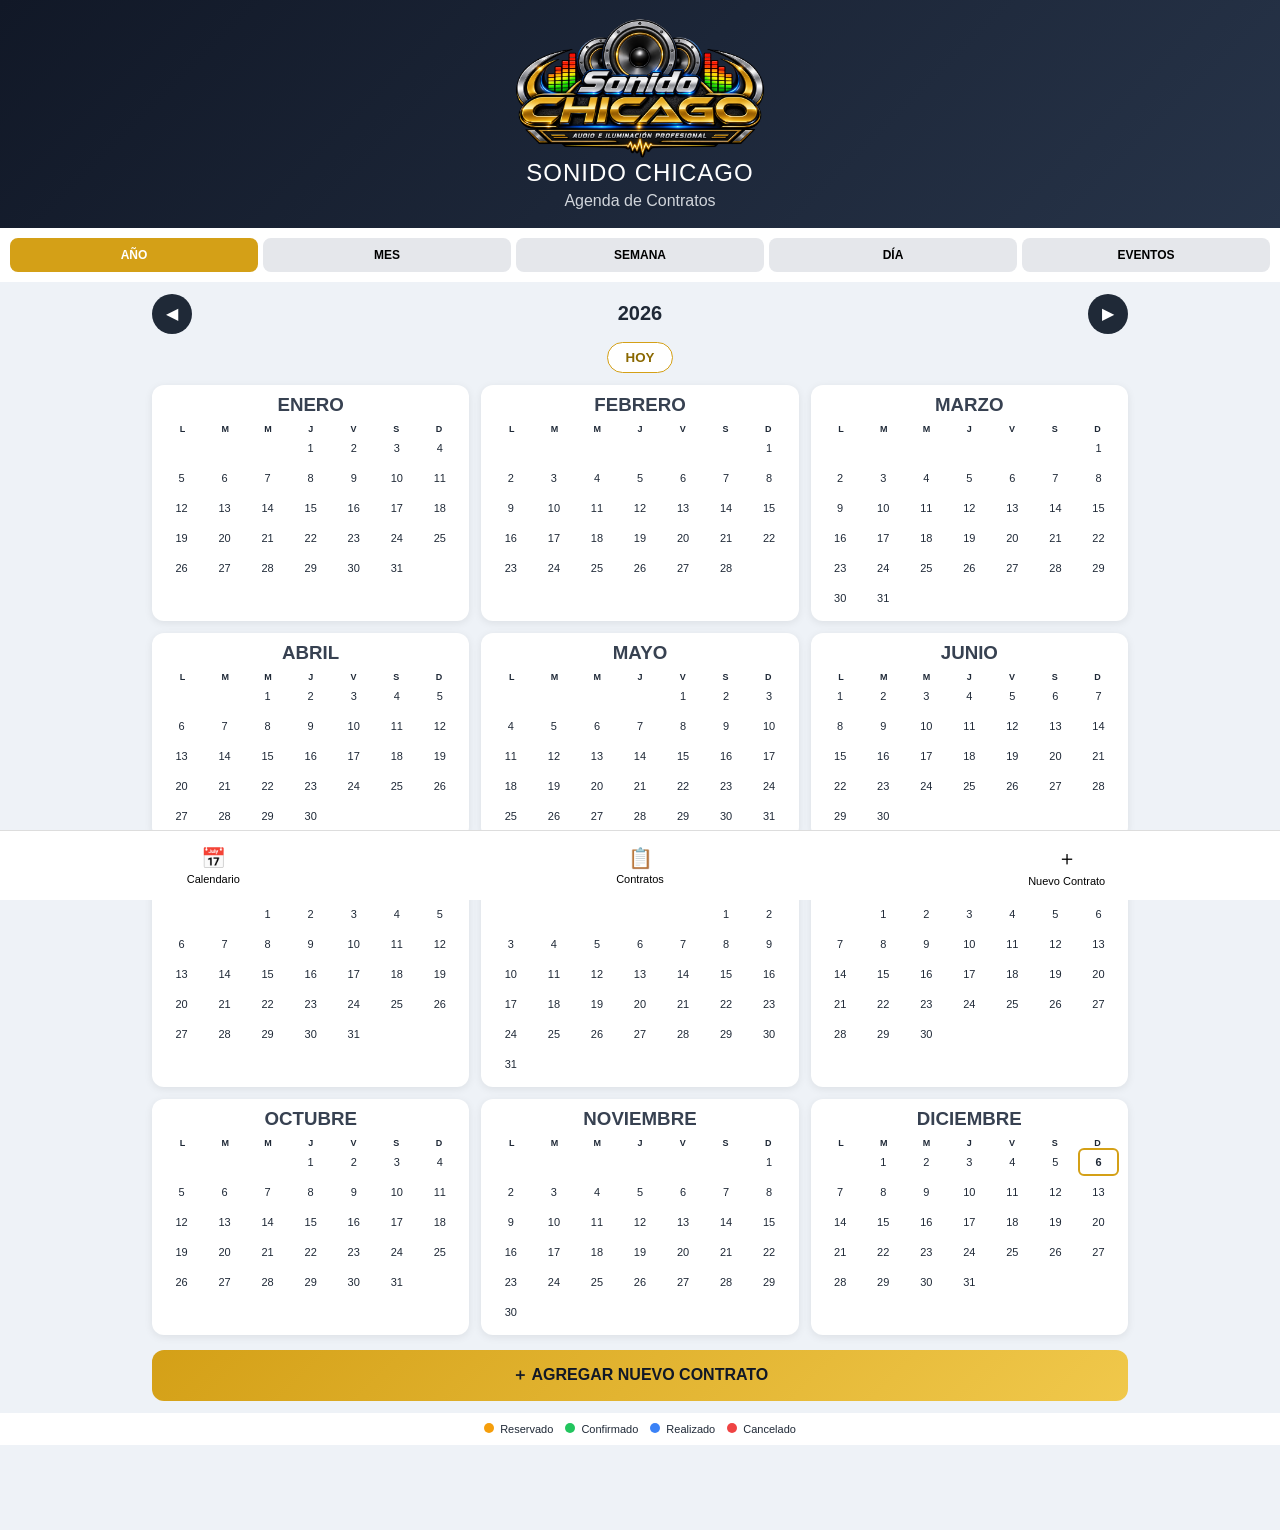
==== index.html @ db79db37 "Add files via upload" ====
<!DOCTYPE html>
<html lang="es">

<head>

    <link rel="icon" type="image/png" href="icon-192.png">

    <meta charset="UTF-8">

    <meta name="viewport"
          content="width=device-width, initial-scale=1.0">

    <meta name="theme-color"
          content="#111827">

    <link rel="manifest"
          href="manifest.json">

    <title>Sonido Chicago - Agenda</title>

    <link rel="stylesheet"
          href="estilos.css">

</head>


<body>


<!-- =========================================
     ENCABEZADO
     ========================================= -->

<header>

    <img src="logo.png"
         alt="Sonido Chicago">

    <h1>SONIDO CHICAGO</h1>

    <p>Agenda de Contratos</p>

</header>



<!-- =========================================
     NAVEGACIÓN DE CALENDARIO
     ========================================= -->

<div class="barra-vistas">

    <button class="vista-btn activo"
            data-vista="año">
        AÑO
    </button>

    <button class="vista-btn"
            data-vista="mes">
        MES
    </button>

    <button class="vista-btn"
            data-vista="semana">
        SEMANA
    </button>

    <button class="vista-btn"
            data-vista="dia">
        DÍA
    </button>

    <button class="vista-btn"
            data-vista="eventos">
        EVENTOS
    </button>

</div>



<!-- =========================================
     CONTENIDO PRINCIPAL
     ========================================= -->

<main>


    <!-- CABECERA CALENDARIO -->

    <div class="navegacion-fecha">

        <button id="anterior">
            ◀
        </button>

        <h2 id="tituloCalendario"></h2>

        <button id="siguiente">
            ▶
        </button>

    </div>


    <!-- BOTÓN HOY -->

    <button id="btnHoy"
            class="btn-hoy">

        HOY

    </button>


    <!-- =====================================
         VISTA AÑO
         ===================================== -->

    <section id="vistaAño">

        <div id="calendarioAnual"
             class="calendario-anual">
        </div>

    </section>



    <!-- =====================================
         VISTA MES
         ===================================== -->

    <section id="vistaMes"
             class="oculto">

        <div id="calendarioMes"></div>

    </section>



    <!-- =====================================
         VISTA SEMANA
         ===================================== -->

    <section id="vistaSemana"
             class="oculto">

        <div id="calendarioSemana"></div>

    </section>



    <!-- =====================================
         VISTA DÍA
         ===================================== -->

    <section id="vistaDia"
             class="oculto">

        <div id="calendarioDia"></div>

    </section>



    <!-- =====================================
         VISTA EVENTOS
         ===================================== -->

    <section id="vistaEventos"
             class="oculto">

        <div id="listaContratos"></div>

    </section>



    <!-- NUEVO CONTRATO -->

    <button id="nuevoContrato"
            class="btn-principal">

        ＋ AGREGAR NUEVO CONTRATO

    </button>


</main>



<!-- =========================================
     LEYENDA
     ========================================= -->

<div class="leyenda">

    <div>
        <span class="punto reservado"></span>
        Reservado
    </div>

    <div>
        <span class="punto confirmado"></span>
        Confirmado
    </div>

    <div>
        <span class="punto realizado"></span>
        Realizado
    </div>

    <div>
        <span class="punto cancelado"></span>
        Cancelado
    </div>

</div>



<!-- =========================================
     MENÚ INFERIOR
     ========================================= -->

<nav>

    <button id="btnCalendario">
        📅
        <span>Calendario</span>
    </button>

    <button id="btnContratos">
        📋
        <span>Contratos</span>
    </button>

    <button id="btnNuevo">
        ＋
        <span>Nuevo Contrato</span>
    </button>

</nav>



<!-- =========================================
     VENTANA FORMULARIO
     ========================================= -->

<div id="ventanaContrato"
     class="modal">

    <div class="formulario">


        <div class="titulo-formulario">

            <h2 id="tituloFormulario">
                📝 Nuevo Evento
            </h2>

            <button id="cerrarFormulario"
                    class="cerrar"
                    type="button">
                ✕
            </button>

        </div>


        <!-- CLIENTE -->

        <label for="cliente">
            Cliente
        </label>

        <input type="text"
               id="cliente"
               placeholder="Opcional">


        <!-- TELÉFONO -->

        <label for="telefono">
            Teléfono
        </label>

        <input type="tel"
               id="telefono"
               placeholder="Opcional">


        <!-- FECHA -->

        <label for="fechaContrato">
            Fecha
        </label>

        <input type="date"
               id="fechaContrato">


        <!-- HORA -->

        <label for="horaContrato">
            Hora
        </label>

        <input type="time"
               id="horaContrato">


        <!-- TIPO -->

        <label for="tipoEvento">
            Tipo de evento
        </label>

        <select id="tipoEvento">

            <option value="">
                Sin especificar
            </option>

            <option>Matrimonio</option>

            <option>15 años</option>

            <option>Cumpleaños</option>

            <option>Graduación</option>

            <option>Bautizo</option>

            <option>Evento empresarial</option>

            <option>Fiesta Patronal</option>

            <option>Otro</option>

        </select>


        <!-- ESTADO -->

        <label for="estado">
            Estado
        </label>

        <select id="estado">

            <option value="reservado">
                🟡 Reservado
            </option>

            <option value="confirmado">
                🟢 Confirmado
            </option>

            <option value="realizado">
                🔵 Realizado
            </option>

            <option value="cancelado">
                🔴 Cancelado
            </option>

        </select>


        <!-- LUGAR -->

        <label for="lugar">
            Lugar
        </label>

        <input type="text"
               id="lugar"
               placeholder="Puede quedar vacío">


        <!-- DIRECCIÓN -->

        <label for="direccion">
            Dirección
        </label>

        <input type="text"
               id="direccion"
               placeholder="Puede quedar vacío">


        <!-- SERVICIO -->

        <label for="servicio">
            Servicio
        </label>

        <input type="text"
               id="servicio"
               placeholder="Ej: Amplificación + luces">


        <!-- PRECIO -->

        <label for="precio">
            Precio total (Bs.)
        </label>

        <input type="number"
               id="precio"
               min="0"
               step="0.01"
               placeholder="Opcional">


        <!-- ADELANTO -->

        <label for="adelanto">
            Adelanto (Bs.)
        </label>

        <input type="number"
               id="adelanto"
               min="0"
               step="0.01"
               placeholder="Opcional">


        <!-- OBSERVACIONES -->

        <label for="observaciones">
            Observaciones
        </label>

        <textarea id="observaciones"
                  placeholder="Opcional"></textarea>


        <!-- FOTO -->

        <label for="fotoContrato">
            📎 Foto del contrato
            <small>(Opcional)</small>
        </label>

        <input type="file"
               id="fotoContrato"
               accept="image/*">


        <img id="vistaPrevia"
             class="vista-previa"
             alt="Vista previa del contrato"
             style="display: none;">


        <!-- BOTONES -->

        <div class="botones-formulario">

            <button id="guardarContrato"
                    class="btn-guardar"
                    type="button">

                💾 GUARDAR

            </button>

            <button id="cancelarFormulario"
                    class="btn-cancelar"
                    type="button">

                CANCELAR

            </button>

        </div>


    </div>

</div>



<!-- =========================================
     VENTANA DETALLE
     ========================================= -->

<div id="ventanaDetalle"
     class="modal">

    <div class="detalle">

        <div class="titulo-formulario">

            <h2>📋 Evento</h2>

            <button id="cerrarDetalle"
                    class="cerrar"
                    type="button">

                ✕

            </button>

        </div>


        <div id="contenidoDetalle"></div>


        <div class="botones-detalle">

            <button id="editarDesdeDetalle"
                    class="btn-editar"
                    type="button">

                ✏️ EDITAR

            </button>

            <button id="eliminarDesdeDetalle"
                    class="btn-eliminar"
                    type="button">

                🗑️ ELIMINAR

            </button>

        </div>


        <div class="botones-extra">

            <button id="whatsappBtn"
                    type="button">

                📱 WhatsApp

            </button>

            <button id="mapsBtn"
                    type="button">

                🗺️ Maps

            </button>

        </div>


    </div>

</div>



<script src="app.js"></script>

</body>

</html>
---- estilos.css ----
/* =========================================
   CONFIGURACIÓN GENERAL
   ========================================= */
@font-face {
    font-family: "Ethnocentric";
    src: url("fuentes/ethnocentric\ rg.ttf") format("truetype");
    font-weight: normal;
    font-style: normal;
}
* {
    box-sizing: border-box;
    margin: 0;
    padding: 0;
}


body {

    font-family:
        Arial,
        Helvetica,
        sans-serif;

    background:
        #eef2f7;

    color:
        #1f2937;

    padding-bottom:
        85px;

}


/* =========================================
   ENCABEZADO
   ========================================= */

header {

    background:
        linear-gradient(
            135deg,
            #111827,
            #273449
        );

    color:
        white;

    text-align:
        center;

    padding:
        18px 10px;

}


header img {
    width: 250px;
    max-width: 70%;
    height: auto;
    display: block;
    margin: auto;

    opacity: 1;
    filter: none;
}


header h1 {
    font-family: "Ethnocentric", sans-serif;
    font-size: 24px;
    font-weight: normal;
    letter-spacing: 1px;

    /* Evita efectos que puedan engrosar la letra */
    text-shadow: none;
    -webkit-text-stroke: 0;
}


header p {

    color:
        #d1d5db;

    margin-top:
        5px;

}


/* =========================================
   BOTONES DE VISTA
   ========================================= */

.barra-vistas {

    display:
        flex;

    gap:
        5px;

    padding:
        10px;

    background:
        white;

    overflow-x:
        auto;

}


.vista-btn {

    flex:
        1;

    min-width:
        70px;

    padding:
        10px 5px;

    border:
        none;

    border-radius:
        8px;

    background:
        #e5e7eb;

    font-size:
        12px;

    font-weight:
        bold;

}


.vista-btn.activo {

    background:
        #d4a017;

    color:
        white;

}


/* =========================================
   CONTENIDO
   ========================================= */

main {

    width:
        100%;

    max-width:
        1000px;

    margin:
        auto;

    padding:
        12px;

}


/* =========================================
   NAVEGACIÓN FECHA
   ========================================= */

.navegacion-fecha {

    display:
        flex;

    align-items:
        center;

    justify-content:
        space-between;

    margin-bottom:
        8px;

}


.navegacion-fecha h2 {

    font-size:
        20px;

    text-align:
        center;

}


.navegacion-fecha button {

    width:
        40px;

    height:
        40px;

    border:
        none;

    border-radius:
        50%;

    background:
        #1f2937;

    color:
        white;

    font-size:
        16px;

}


.btn-hoy {

    display:
        block;

    margin:
        0 auto 12px auto;

    border:
        1px solid #d4a017;

    background:
        white;

    color:
        #8a6800;

    border-radius:
        20px;

    padding:
        7px 18px;

    font-weight:
        bold;

}


/* =========================================
   CALENDARIO ANUAL
   ========================================= */

.calendario-anual {

    display:
        grid;

    grid-template-columns:
        repeat(3, 1fr);

    gap:
        12px;

}


.mes {

    background:
        white;

    border-radius:
        12px;

    padding:
        9px;

    box-shadow:
        0 2px 8px rgba(0,0,0,.08);

}


.mes h3 {

    text-align:
        center;

    margin-bottom:
        8px;

    color:
        #374151;

}


.dias-semana {

    display:
        grid;

    grid-template-columns:
        repeat(7, 1fr);

    text-align:
        center;

    font-size:
        9px;

    font-weight:
        bold;

}


.dias-mes {

    display:
        grid;

    grid-template-columns:
        repeat(7, 1fr);

    gap:
        2px;

}


.dia {

    min-height:
        28px;

    display:
        flex;

    justify-content:
        center;

    align-items:
        center;

    border-radius:
        6px;

    cursor:
        pointer;

    font-size:
        11px;

    position:
        relative;

}


.dia:hover {

    background:
        #f1f5f9;

}


.dia.hoy {

    border:
        2px solid #d4a017;

    font-weight:
        bold;

}


/* =========================================
   COLORES DE ESTADOS
   ========================================= */

.dia.reservado {

    background:
        #fef3c7;

    color:
        #92400e;

}


.dia.confirmado {

    background:
        #dcfce7;

    color:
        #166534;

}


.dia.realizado {

    background:
        #dbeafe;

    color:
        #1e40af;

}


.dia.cancelado {

    background:
        #fee2e2;

    color:
        #991b1b;

}


/* =========================================
   LEYENDA
   ========================================= */

.leyenda {

    display:
        flex;

    justify-content:
        center;

    flex-wrap:
        wrap;

    gap:
        12px;

    background:
        white;

    padding:
        10px;

    font-size:
        11px;

}


.punto {

    display:
        inline-block;

    width:
        10px;

    height:
        10px;

    border-radius:
        50%;

    margin-right:
        3px;

}


.punto.reservado {

    background:
        #f59e0b;

}


.punto.confirmado {

    background:
        #22c55e;

}


.punto.realizado {

    background:
        #3b82f6;

}


.punto.cancelado {

    background:
        #ef4444;

}


/* =========================================
   BOTÓN PRINCIPAL
   ========================================= */

.btn-principal {

    width:
        100%;

    margin-top:
        15px;

    padding:
        15px;

    border:
        none;

    border-radius:
        12px;

    background:
        linear-gradient(
            135deg,
            #d4a017,
            #f0c84b
        );

    color:
        #111827;

    font-weight:
        bold;

    font-size:
        16px;

}


/* =========================================
   SEMANA
   ========================================= */

.semana-grid {

    display:
        grid;

    grid-template-columns:
        repeat(7, 1fr);

    gap:
        5px;

}


.columna-dia {

    background:
        white;

    border-radius:
        8px;

    min-height:
        180px;

    padding:
        5px;

}


.columna-dia h3 {

    font-size:
        11px;

    text-align:
        center;

    margin-bottom:
        7px;

}


.evento-mini {

    padding:
        6px;

    border-radius:
        6px;

    margin-bottom:
        5px;

    font-size:
        10px;

    cursor:
        pointer;

}


.evento-mini.reservado {

    background:
        #fef3c7;

}


.evento-mini.confirmado {

    background:
        #dcfce7;

}


.evento-mini.realizado {

    background:
        #dbeafe;

}


.evento-mini.cancelado {

    background:
        #fee2e2;

}


/* =========================================
   VISTA DÍA
   ========================================= */

.dia-grande {

    background:
        white;

    border-radius:
        14px;

    padding:
        15px;

}


.dia-grande h3 {

    text-align:
        center;

    margin-bottom:
        15px;

}


/* =========================================
   TARJETAS EVENTOS
   ========================================= */

.tarjeta-evento {

    background:
        white;

    border-radius:
        14px;

    padding:
        15px;

    margin-bottom:
        12px;

    box-shadow:
        0 2px 8px rgba(0,0,0,.08);

    border-left:
        5px solid #d4a017;

}


.tarjeta-evento.reservado {

    border-left-color:
        #f59e0b;

}


.tarjeta-evento.confirmado {

    border-left-color:
        #22c55e;

}


.tarjeta-evento.realizado {

    border-left-color:
        #3b82f6;

}


.tarjeta-evento.cancelado {

    border-left-color:
        #ef4444;

}


.tarjeta-evento h3 {

    margin-bottom:
        8px;

}


.tarjeta-evento p {

    margin:
        5px 0;

    font-size:
        14px;

}


.estado {

    display:
        inline-block;

    padding:
        4px 9px;

    border-radius:
        20px;

    font-size:
        11px;

    font-weight:
        bold;

}


.estado.reservado {

    background:
        #fef3c7;

    color:
        #92400e;

}


.estado.confirmado {

    background:
        #dcfce7;

    color:
        #166534;

}


.estado.realizado {

    background:
        #dbeafe;

    color:
        #1e40af;

}


.estado.cancelado {

    background:
        #fee2e2;

    color:
        #991b1b;

}


/* =========================================
   MENÚ INFERIOR
   ========================================= */

nav {

    position:
        fixed;

    bottom:
        0;

    left:
        0;

    width:
        100%;

    height:
        70px;

    background:
        white;

    border-top:
        1px solid #ddd;

    display:
        flex;

    z-index:
        100;

}


nav button {

    flex:
        1;

    border:
        none;

    background:
        white;

    font-size:
        20px;

}


nav span {

    display:
        block;

    font-size:
        11px;

    margin-top:
        3px;

}


/* =========================================
   MODAL
   ========================================= */

.modal {

    display:
        none;

    position:
        fixed;

    inset:
        0;

    background:
        rgba(0,0,0,.65);

    z-index:
        200;

    align-items:
        center;

    justify-content:
        center;

    padding:
        12px;

}


.formulario,
.detalle {

    background:
        white;

    width:
        100%;

    max-width:
        480px;

    max-height:
        92vh;

    overflow-y:
        auto;

    border-radius:
        18px;

    padding:
        18px;

}


.titulo-formulario {

    display:
        flex;

    justify-content:
        space-between;

    align-items:
        center;

    margin-bottom:
        12px;

}


.titulo-formulario h2 {

    font-size:
        19px;

}


.cerrar {

    border:
        none;

    background:
        #f3f4f6;

    width:
        35px;

    height:
        35px;

    border-radius:
        50%;

    font-size:
        18px;

}


/* =========================================
   FORMULARIO
   ========================================= */

.formulario label {

    display:
        block;

    margin-top:
        11px;

    margin-bottom:
        5px;

    font-weight:
        bold;

    font-size:
        13px;

}


.formulario small {

    color:
        #6b7280;

}


.formulario input,
.formulario select,
.formulario textarea {

    width:
        100%;

    padding:
        11px;

    border:
        1px solid #d1d5db;

    border-radius:
        9px;

    font-size:
        15px;

    background:
        white;

}


.formulario textarea {

    min-height:
        80px;

    resize:
        vertical;

}


/* =========================================
   FOTO
   ========================================= */

.vista-previa {

    display:
        none;

    max-width:
        100%;

    max-height:
        220px;

    margin:
        10px auto;

    border-radius:
        10px;

}


/* =========================================
   BOTONES FORMULARIO
   ========================================= */

.botones-formulario {

    display:
        flex;

    gap:
        8px;

    margin-top:
        18px;

}


.botones-formulario button {

    flex:
        1;

    padding:
        13px;

    border:
        none;

    border-radius:
        9px;

    font-weight:
        bold;

}


.btn-guardar {

    background:
        #1f2937;

    color:
        white;

}


.btn-cancelar {

    background:
        #e5e7eb;

}


/* =========================================
   DETALLE
   ========================================= */

.detalle-info p {

    margin:
        9px 0;

    font-size:
        14px;

}


.foto-detalle {

    width:
        100%;

    max-height:
        300px;

    object-fit:
        contain;

    margin-top:
        12px;

    border-radius:
        10px;

}


.botones-detalle,
.botones-extra {

    display:
        flex;

    gap:
        8px;

    margin-top:
        15px;

}


.botones-detalle button,
.botones-extra button {

    flex:
        1;

    padding:
        12px;

    border:
        none;

    border-radius:
        9px;

    font-weight:
        bold;

}


.btn-editar {

    background:
        #e5e7eb;

}


.btn-eliminar {

    background:
        #ef4444;

    color:
        white;

}


.botones-extra button {

    background:
        #dbeafe;

}


/* =========================================
   OCULTO
   ========================================= */

.oculto {

    display:
        none !important;

}


/* =========================================
   CELULAR
   ========================================= */

@media (max-width: 600px) {

    .calendario-anual {

        grid-template-columns:
            repeat(2, 1fr);

        gap:
            7px;

    }


    .mes {

        padding:
            6px;

    }


    .mes h3 {

        font-size:
            12px;

    }


    .dia {

        min-height:
            27px;

        font-size:
            10px;

    }


    .semana-grid {

        gap:
            2px;

    }


    .columna-dia {

        min-height:
            150px;

    }

}


@media (max-width: 380px) {

    .calendario-anual {

        grid-template-columns:
            1fr;

    }


    .semana-grid {

        overflow-x:
            auto;

    }


    .columna-dia {

        min-width:
            90px;

    }

}
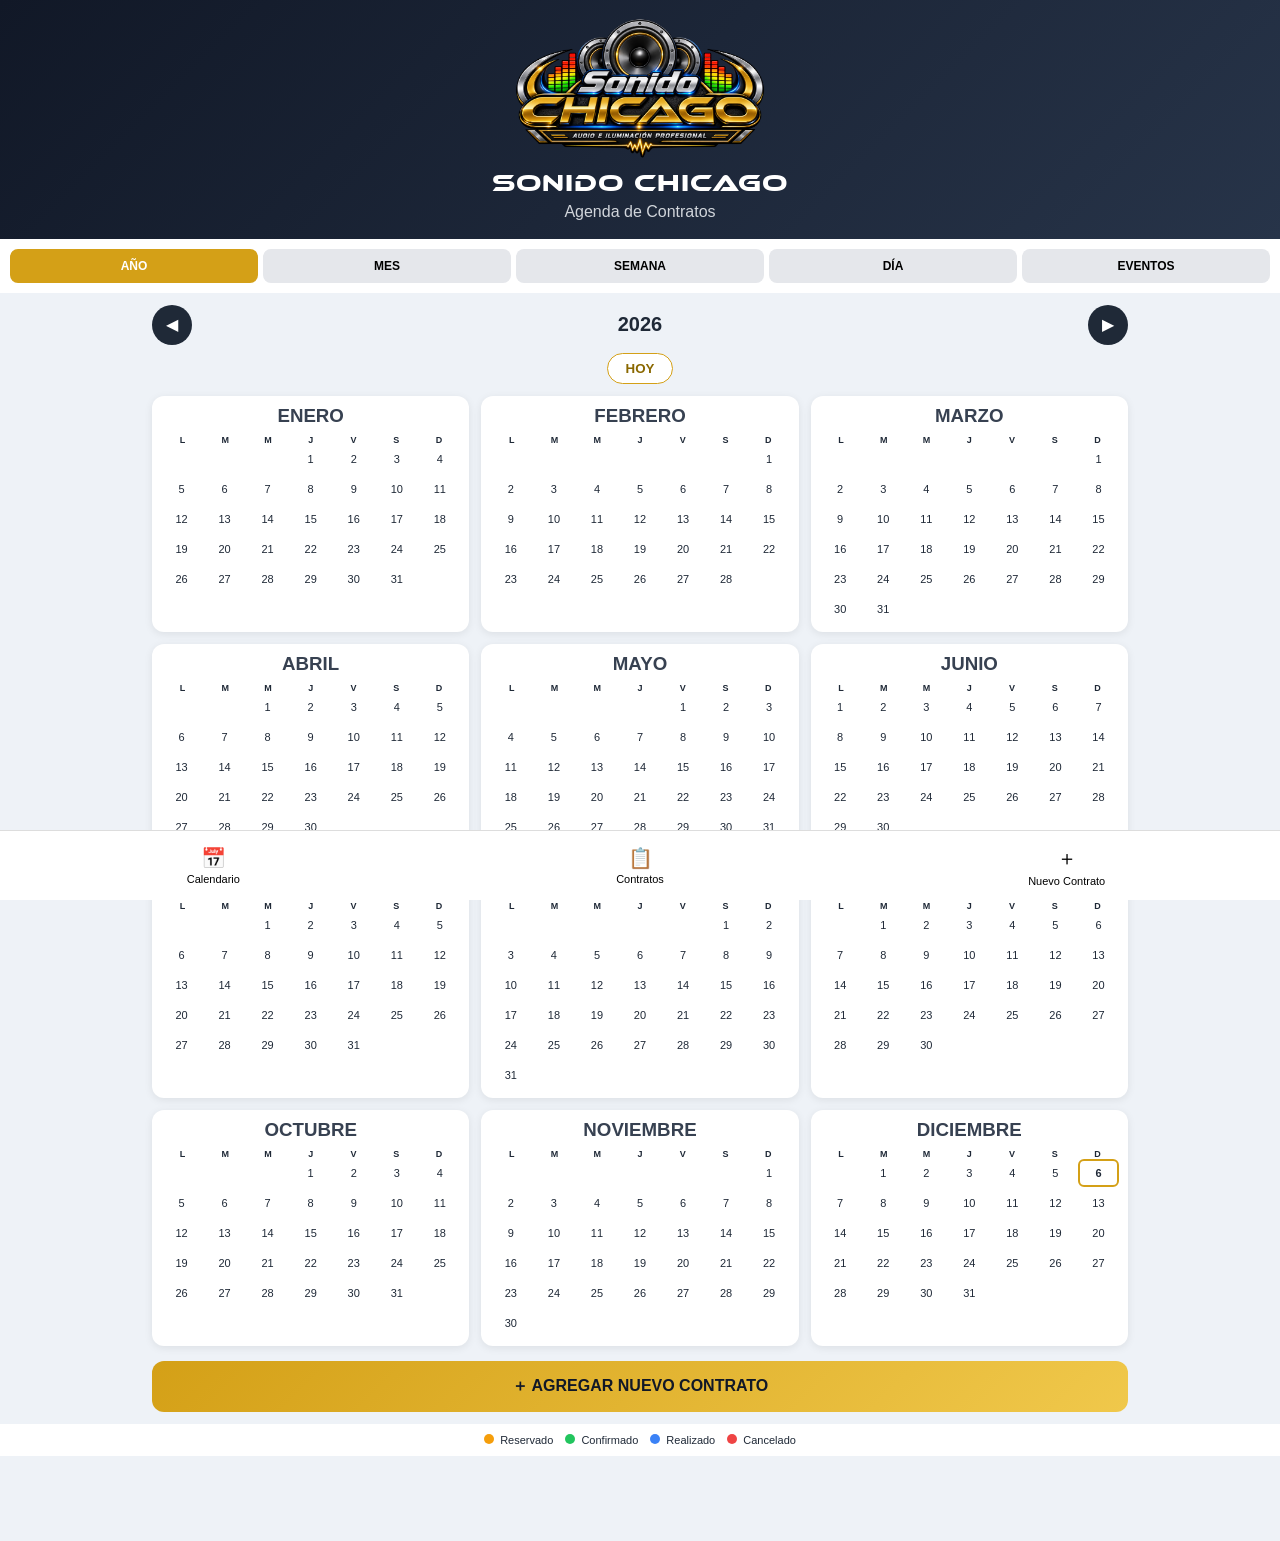
==== commit 6a39b504: "Add files via upload" ====
--- a/index.html
+++ b/index.html
@@ -281,7 +281,7 @@
 
         <input type="text"
                id="cliente"
-               placeholder="Opcional">
+               placeholder="Nombre del Cliente">
 
 
         <!-- TELÉFONO -->
@@ -292,7 +292,7 @@
 
         <input type="tel"
                id="telefono"
-               placeholder="Opcional">
+               placeholder="Telefono">
 
 
         <!-- FECHA -->
@@ -381,7 +381,7 @@
 
         <input type="text"
                id="lugar"
-               placeholder="Puede quedar vacío">
+               placeholder="Salon de eventos - Domicilio">
 
 
         <!-- DIRECCIÓN -->
@@ -392,7 +392,7 @@
 
         <input type="text"
                id="direccion"
-               placeholder="Puede quedar vacío">
+               placeholder="Direccion del Evento">
 
 
         <!-- SERVICIO -->
@@ -416,7 +416,7 @@
                id="precio"
                min="0"
                step="0.01"
-               placeholder="Opcional">
+               placeholder="0">
 
 
         <!-- ADELANTO -->
@@ -429,7 +429,7 @@
                id="adelanto"
                min="0"
                step="0.01"
-               placeholder="Opcional">
+               placeholder="0">
 
 
         <!-- OBSERVACIONES -->
@@ -439,7 +439,7 @@
         </label>
 
         <textarea id="observaciones"
-                  placeholder="Opcional"></textarea>
+                  placeholder="Ingrese alguna observacion"></textarea>
 
 
         <!-- FOTO -->
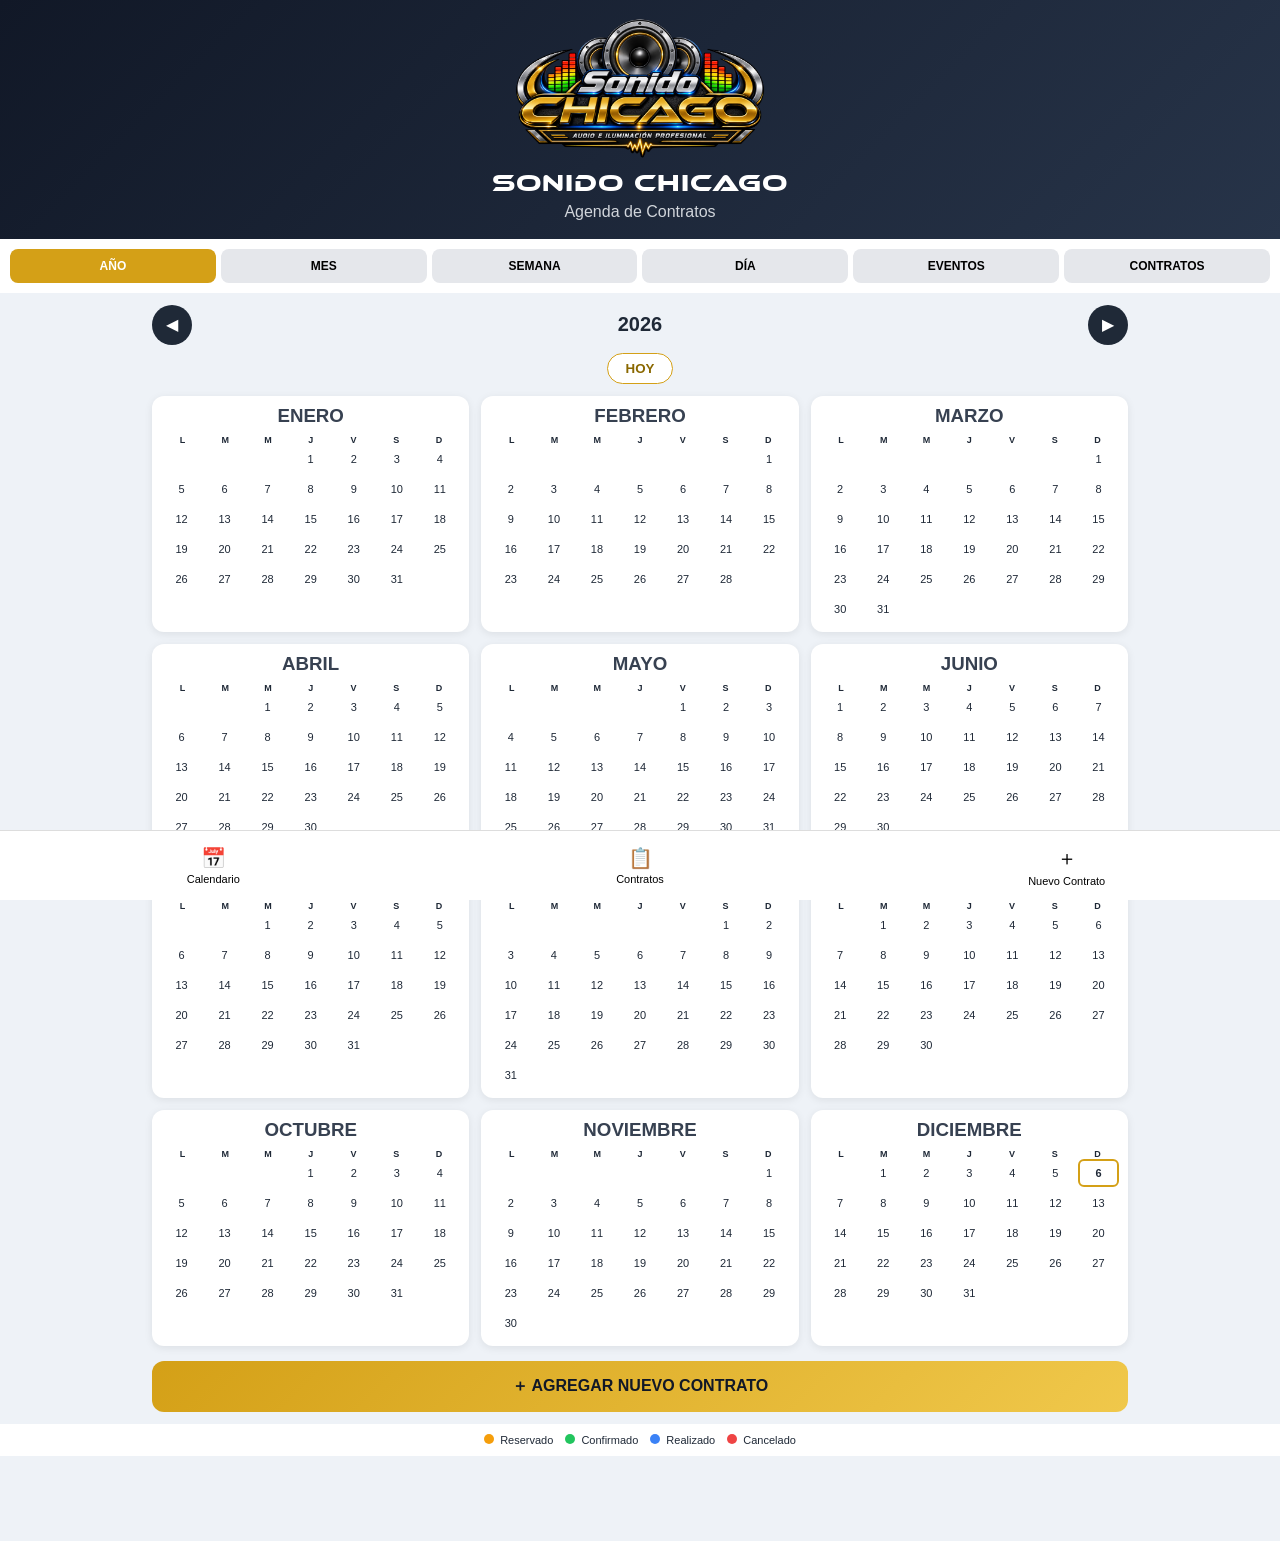
==== commit 261ff478: "Add files via upload" ====
--- a/index.html
+++ b/index.html
@@ -1,566 +1,570 @@
 <!DOCTYPE html>
+
 <html lang="es">
 
 <head>
 
-    <link rel="icon" type="image/png" href="icon-192.png">
-
-    <meta charset="UTF-8">
-
-    <meta name="viewport"
-          content="width=device-width, initial-scale=1.0">
-
-    <meta name="theme-color"
-          content="#111827">
-
-    <link rel="manifest"
-          href="manifest.json">
-
-    <title>Sonido Chicago - Agenda</title>
-
-    <link rel="stylesheet"
-          href="estilos.css">
+
+<link rel="icon" type="image/png" href="icon-192.png">
+
+<meta charset="UTF-8">
+
+<meta name="viewport"
+      content="width=device-width, initial-scale=1.0">
+
+<meta name="theme-color"
+      content="#111827">
+
+<link rel="manifest"
+      href="manifest.json">
+
+<title>Sonido Chicago - Agenda</title>
+
+<link rel="stylesheet"
+      href="estilos.css">
+
 
 </head>
 
-
 <body>
 
+<header>
+
+
+<img src="logo.png"
+     alt="Sonido Chicago">
+
+<h1>SONIDO CHICAGO</h1>
+
+<p>Agenda de Contratos</p>
+
+
+</header>
 
 <!-- =========================================
-     ENCABEZADO
+     VISTAS
      ========================================= -->
 
-<header>
-
-    <img src="logo.png"
-         alt="Sonido Chicago">
-
-    <h1>SONIDO CHICAGO</h1>
-
-    <p>Agenda de Contratos</p>
-
-</header>
-
-
+<div class="barra-vistas">
+
+
+<button class="vista-btn activo"
+        data-vista="año">
+    AÑO
+</button>
+
+<button class="vista-btn"
+        data-vista="mes">
+    MES
+</button>
+
+<button class="vista-btn"
+        data-vista="semana">
+    SEMANA
+</button>
+
+<button class="vista-btn"
+        data-vista="dia">
+    DÍA
+</button>
+
+<button class="vista-btn"
+        data-vista="eventos">
+    EVENTOS
+</button>
+
+<button class="vista-btn"
+        data-vista="contratos">
+    CONTRATOS
+</button>
+
+
+</div>
+
+<main>
+
+
+<div class="navegacion-fecha">
+
+    <button id="anterior">
+        ◀
+    </button>
+
+    <h2 id="tituloCalendario"></h2>
+
+    <button id="siguiente">
+        ▶
+    </button>
+
+</div>
+
+
+<button id="btnHoy"
+        class="btn-hoy">
+    HOY
+</button>
+
+
+<!-- AÑO -->
+
+<section id="vistaAño">
+
+    <div id="calendarioAnual"
+         class="calendario-anual">
+    </div>
+
+</section>
+
+
+<!-- MES -->
+
+<section id="vistaMes"
+         class="oculto">
+
+    <div id="calendarioMes"></div>
+
+</section>
+
+
+<!-- SEMANA -->
+
+<section id="vistaSemana"
+         class="oculto">
+
+    <div id="calendarioSemana"></div>
+
+</section>
+
+
+<!-- DÍA -->
+
+<section id="vistaDia"
+         class="oculto">
+
+    <div id="calendarioDia"></div>
+
+</section>
+
+
+<!-- EVENTOS PENDIENTES -->
+
+<section id="vistaEventos"
+         class="oculto">
+
+    <div id="listaContratos"></div>
+
+</section>
+
+
+<!-- TODOS LOS CONTRATOS -->
+
+<section id="vistaContratos"
+         class="oculto">
+
+    <div id="listaTodosContratos"></div>
+
+</section>
+
+
+<button id="nuevoContrato"
+        class="btn-principal">
+
+    ＋ AGREGAR NUEVO CONTRATO
+
+</button>
+
+
+</main>
+
+<!-- LEYENDA -->
+
+<div class="leyenda">
+
+
+<div>
+    <span class="punto reservado"></span>
+    Reservado
+</div>
+
+<div>
+    <span class="punto confirmado"></span>
+    Confirmado
+</div>
+
+<div>
+    <span class="punto realizado"></span>
+    Realizado
+</div>
+
+<div>
+    <span class="punto cancelado"></span>
+    Cancelado
+</div>
+
+
+</div>
+
+<!-- MENÚ INFERIOR -->
+
+<nav>
+
+
+<button id="btnCalendario">
+
+    📅
+
+    <span>
+        Calendario
+    </span>
+
+</button>
+
+
+<button id="btnContratos">
+
+    📋
+
+    <span>
+        Contratos
+    </span>
+
+</button>
+
+
+<button id="btnNuevo">
+
+    ＋
+
+    <span>
+        Nuevo Contrato
+    </span>
+
+</button>
+
+
+</nav>
 
 <!-- =========================================
-     NAVEGACIÓN DE CALENDARIO
-     ========================================= -->
-
-<div class="barra-vistas">
-
-    <button class="vista-btn activo"
-            data-vista="año">
-        AÑO
-    </button>
-
-    <button class="vista-btn"
-            data-vista="mes">
-        MES
-    </button>
-
-    <button class="vista-btn"
-            data-vista="semana">
-        SEMANA
-    </button>
-
-    <button class="vista-btn"
-            data-vista="dia">
-        DÍA
-    </button>
-
-    <button class="vista-btn"
-            data-vista="eventos">
-        EVENTOS
-    </button>
-
-</div>
-
-
-
-<!-- =========================================
-     CONTENIDO PRINCIPAL
-     ========================================= -->
-
-<main>
-
-
-    <!-- CABECERA CALENDARIO -->
-
-    <div class="navegacion-fecha">
-
-        <button id="anterior">
-            ◀
-        </button>
-
-        <h2 id="tituloCalendario"></h2>
-
-        <button id="siguiente">
-            ▶
-        </button>
-
-    </div>
-
-
-    <!-- BOTÓN HOY -->
-
-    <button id="btnHoy"
-            class="btn-hoy">
-
-        HOY
-
-    </button>
-
-
-    <!-- =====================================
-         VISTA AÑO
-         ===================================== -->
-
-    <section id="vistaAño">
-
-        <div id="calendarioAnual"
-             class="calendario-anual">
-        </div>
-
-    </section>
-
-
-
-    <!-- =====================================
-         VISTA MES
-         ===================================== -->
-
-    <section id="vistaMes"
-             class="oculto">
-
-        <div id="calendarioMes"></div>
-
-    </section>
-
-
-
-    <!-- =====================================
-         VISTA SEMANA
-         ===================================== -->
-
-    <section id="vistaSemana"
-             class="oculto">
-
-        <div id="calendarioSemana"></div>
-
-    </section>
-
-
-
-    <!-- =====================================
-         VISTA DÍA
-         ===================================== -->
-
-    <section id="vistaDia"
-             class="oculto">
-
-        <div id="calendarioDia"></div>
-
-    </section>
-
-
-
-    <!-- =====================================
-         VISTA EVENTOS
-         ===================================== -->
-
-    <section id="vistaEventos"
-             class="oculto">
-
-        <div id="listaContratos"></div>
-
-    </section>
-
-
-
-    <!-- NUEVO CONTRATO -->
-
-    <button id="nuevoContrato"
-            class="btn-principal">
-
-        ＋ AGREGAR NUEVO CONTRATO
-
-    </button>
-
-
-</main>
-
-
-
-<!-- =========================================
-     LEYENDA
-     ========================================= -->
-
-<div class="leyenda">
-
-    <div>
-        <span class="punto reservado"></span>
-        Reservado
-    </div>
-
-    <div>
-        <span class="punto confirmado"></span>
-        Confirmado
-    </div>
-
-    <div>
-        <span class="punto realizado"></span>
-        Realizado
-    </div>
-
-    <div>
-        <span class="punto cancelado"></span>
-        Cancelado
-    </div>
-
-</div>
-
-
-
-<!-- =========================================
-     MENÚ INFERIOR
-     ========================================= -->
-
-<nav>
-
-    <button id="btnCalendario">
-        📅
-        <span>Calendario</span>
-    </button>
-
-    <button id="btnContratos">
-        📋
-        <span>Contratos</span>
-    </button>
-
-    <button id="btnNuevo">
-        ＋
-        <span>Nuevo Contrato</span>
-    </button>
-
-</nav>
-
-
-
-<!-- =========================================
-     VENTANA FORMULARIO
+     FORMULARIO
      ========================================= -->
 
 <div id="ventanaContrato"
      class="modal">
 
-    <div class="formulario">
-
-
-        <div class="titulo-formulario">
-
-            <h2 id="tituloFormulario">
-                📝 Nuevo Evento
-            </h2>
-
-            <button id="cerrarFormulario"
-                    class="cerrar"
-                    type="button">
-                ✕
-            </button>
-
+
+<div class="formulario">
+
+
+    <div class="titulo-formulario">
+
+        <h2 id="tituloFormulario">
+            📝 Nuevo Evento
+        </h2>
+
+        <button id="cerrarFormulario"
+                class="cerrar"
+                type="button">
+            ✕
+        </button>
+
+    </div>
+
+
+    <label for="cliente">
+        Nombre del cliente
+    </label>
+
+    <input type="text"
+           id="cliente"
+           placeholder="Nombre del Cliente">
+
+
+    <label for="nombreEvento">
+        Nombre del evento
+    </label>
+
+    <input type="text"
+           id="nombreEvento"
+           placeholder="Ej: Matrimonio de Juan y María">
+
+
+    <label for="telefono">
+        Teléfono
+    </label>
+
+    <input type="tel"
+           id="telefono"
+           placeholder="Teléfono">
+
+
+    <label for="fechaContrato">
+        Fecha
+    </label>
+
+    <input type="date"
+           id="fechaContrato">
+
+
+    <label for="horaContrato">
+        Hora
+    </label>
+
+    <input type="time"
+           id="horaContrato">
+
+
+    <label for="tipoEvento">
+        Tipo de evento
+    </label>
+
+    <select id="tipoEvento">
+
+        <option value="">
+            Sin especificar
+        </option>
+
+        <option>Matrimonio</option>
+        <option>15 años</option>
+        <option>Cumpleaños</option>
+        <option>Graduación</option>
+        <option>Bautizo</option>
+        <option>Evento empresarial</option>
+        <option>Fiesta Patronal</option>
+        <option>Alquiler de equipo</option>
+        <option>Alquiler de luces</option>
+        <option>Alquiler de sonido</option>
+        <option>Amplificación</option>
+        <option>Otro</option>
+
+    </select>
+
+
+    <label for="estado">
+        Estado
+    </label>
+
+    <select id="estado">
+
+        <option value="reservado">
+            🟡 Reservado
+        </option>
+
+        <option value="confirmado">
+            🟢 Confirmado
+        </option>
+
+        <option value="realizado">
+            🔵 Realizado
+        </option>
+
+        <option value="cancelado">
+            🔴 Cancelado
+        </option>
+
+    </select>
+
+
+    <label for="lugar">
+        Lugar
+    </label>
+
+    <input type="text"
+           id="lugar"
+           placeholder="Salón de eventos - Domicilio">
+
+
+    <label for="direccion">
+        Dirección
+    </label>
+
+    <input type="text"
+           id="direccion"
+           placeholder="Dirección del evento">
+
+
+    <label for="servicio">
+        Servicio
+    </label>
+
+    <input type="text"
+           id="servicio"
+           placeholder="Ej: Amplificación + luces">
+
+
+    <label for="precio">
+        Precio total (Bs.)
+    </label>
+
+    <input type="number"
+           id="precio"
+           min="0"
+           step="0.01"
+           placeholder="0">
+
+
+    <label for="adelanto">
+        Adelanto (Bs.)
+    </label>
+
+    <input type="number"
+           id="adelanto"
+           min="0"
+           step="0.01"
+           placeholder="0">
+
+
+    <label for="saldo">
+        Saldo pendiente (Bs.)
+    </label>
+
+    <input type="number"
+           id="saldo"
+           readonly>
+
+
+    <div class="pago-container">
+
+        <label class="checkbox-pagado">
+
+            <input type="checkbox"
+                   id="pagado">
+
+            <span>
+                ✅ PAGADO
+            </span>
+
+        </label>
+
+        <div id="estadoPago"
+             class="estado-pago">
         </div>
 
-
-        <!-- CLIENTE -->
-
-        <label for="cliente">
-            Cliente
-        </label>
-
-        <input type="text"
-               id="cliente"
-               placeholder="Nombre del Cliente">
-
-
-        <!-- TELÉFONO -->
-
-        <label for="telefono">
-            Teléfono
-        </label>
-
-        <input type="tel"
-               id="telefono"
-               placeholder="Telefono">
-
-
-        <!-- FECHA -->
-
-        <label for="fechaContrato">
-            Fecha
-        </label>
-
-        <input type="date"
-               id="fechaContrato">
-
-
-        <!-- HORA -->
-
-        <label for="horaContrato">
-            Hora
-        </label>
-
-        <input type="time"
-               id="horaContrato">
-
-
-        <!-- TIPO -->
-
-        <label for="tipoEvento">
-            Tipo de evento
-        </label>
-
-        <select id="tipoEvento">
-
-            <option value="">
-                Sin especificar
-            </option>
-
-            <option>Matrimonio</option>
-
-            <option>15 años</option>
-
-            <option>Cumpleaños</option>
-
-            <option>Graduación</option>
-
-            <option>Bautizo</option>
-
-            <option>Evento empresarial</option>
-
-            <option>Fiesta Patronal</option>
-
-            <option>Otro</option>
-
-        </select>
-
-
-        <!-- ESTADO -->
-
-        <label for="estado">
-            Estado
-        </label>
-
-        <select id="estado">
-
-            <option value="reservado">
-                🟡 Reservado
-            </option>
-
-            <option value="confirmado">
-                🟢 Confirmado
-            </option>
-
-            <option value="realizado">
-                🔵 Realizado
-            </option>
-
-            <option value="cancelado">
-                🔴 Cancelado
-            </option>
-
-        </select>
-
-
-        <!-- LUGAR -->
-
-        <label for="lugar">
-            Lugar
-        </label>
-
-        <input type="text"
-               id="lugar"
-               placeholder="Salon de eventos - Domicilio">
-
-
-        <!-- DIRECCIÓN -->
-
-        <label for="direccion">
-            Dirección
-        </label>
-
-        <input type="text"
-               id="direccion"
-               placeholder="Direccion del Evento">
-
-
-        <!-- SERVICIO -->
-
-        <label for="servicio">
-            Servicio
-        </label>
-
-        <input type="text"
-               id="servicio"
-               placeholder="Ej: Amplificación + luces">
-
-
-        <!-- PRECIO -->
-
-        <label for="precio">
-            Precio total (Bs.)
-        </label>
-
-        <input type="number"
-               id="precio"
-               min="0"
-               step="0.01"
-               placeholder="0">
-
-
-        <!-- ADELANTO -->
-
-        <label for="adelanto">
-            Adelanto (Bs.)
-        </label>
-
-        <input type="number"
-               id="adelanto"
-               min="0"
-               step="0.01"
-               placeholder="0">
-
-
-        <!-- OBSERVACIONES -->
-
-        <label for="observaciones">
-            Observaciones
-        </label>
-
-        <textarea id="observaciones"
-                  placeholder="Ingrese alguna observacion"></textarea>
-
-
-        <!-- FOTO -->
-
-        <label for="fotoContrato">
-            📎 Foto del contrato
-            <small>(Opcional)</small>
-        </label>
-
-        <input type="file"
-               id="fotoContrato"
-               accept="image/*">
-
-
-        <img id="vistaPrevia"
-             class="vista-previa"
-             alt="Vista previa del contrato"
-             style="display: none;">
-
-
-        <!-- BOTONES -->
-
-        <div class="botones-formulario">
-
-            <button id="guardarContrato"
-                    class="btn-guardar"
-                    type="button">
-
-                💾 GUARDAR
-
-            </button>
-
-            <button id="cancelarFormulario"
-                    class="btn-cancelar"
-                    type="button">
-
-                CANCELAR
-
-            </button>
-
-        </div>
-
-
-    </div>
-
-</div>
-
-
+    </div>
+
+
+    <label for="observaciones">
+        Observaciones
+    </label>
+
+    <textarea id="observaciones"
+              placeholder="Ingrese alguna observación"></textarea>
+
+
+    <label for="fotoContrato">
+
+        📎 Foto del contrato
+
+        <small>
+            (Opcional)
+        </small>
+
+    </label>
+
+    <input type="file"
+           id="fotoContrato"
+           accept="image/*">
+
+
+    <img id="vistaPrevia"
+         class="vista-previa"
+         alt="Vista previa del contrato"
+         style="display: none;">
+
+
+    <div class="botones-formulario">
+
+        <button id="guardarContrato"
+                class="btn-guardar"
+                type="button">
+
+            💾 GUARDAR
+
+        </button>
+
+
+        <button id="cancelarFormulario"
+                class="btn-cancelar"
+                type="button">
+
+            CANCELAR
+
+        </button>
+
+    </div>
+
+</div>
+
+
+</div>
 
 <!-- =========================================
-     VENTANA DETALLE
+     DETALLE
      ========================================= -->
 
 <div id="ventanaDetalle"
      class="modal">
 
-    <div class="detalle">
-
-        <div class="titulo-formulario">
-
-            <h2>📋 Evento</h2>
-
-            <button id="cerrarDetalle"
-                    class="cerrar"
-                    type="button">
-
-                ✕
-
-            </button>
-
-        </div>
-
-
-        <div id="contenidoDetalle"></div>
-
-
-        <div class="botones-detalle">
-
-            <button id="editarDesdeDetalle"
-                    class="btn-editar"
-                    type="button">
-
-                ✏️ EDITAR
-
-            </button>
-
-            <button id="eliminarDesdeDetalle"
-                    class="btn-eliminar"
-                    type="button">
-
-                🗑️ ELIMINAR
-
-            </button>
-
-        </div>
-
-
-        <div class="botones-extra">
-
-            <button id="whatsappBtn"
-                    type="button">
-
-                📱 WhatsApp
-
-            </button>
-
-            <button id="mapsBtn"
-                    type="button">
-
-                🗺️ Maps
-
-            </button>
-
-        </div>
-
-
-    </div>
-
-</div>
-
-
+
+<div class="detalle">
+
+
+    <div class="titulo-formulario">
+
+        <h2>
+            📋 Evento
+        </h2>
+
+        <button id="cerrarDetalle"
+                class="cerrar"
+                type="button">
+
+            ✕
+
+        </button>
+
+    </div>
+
+
+    <div id="contenidoDetalle"></div>
+
+
+    <div class="botones-detalle">
+
+        <button id="editarDesdeDetalle"
+                class="btn-editar"
+                type="button">
+
+            ✏️ EDITAR
+
+        </button>
+
+
+        <button id="eliminarDesdeDetalle"
+                class="btn-eliminar"
+                type="button">
+
+            🗑️ ELIMINAR
+
+        </button>
+
+    </div>
+
+
+    <div class="botones-extra">
+
+        <button id="whatsappBtn"
+                type="button">
+
+            📱 WhatsApp
+
+        </button>
+
+    </div>
+
+</div>
+
+
+</div>
 
 <script src="app.js"></script>
 
--- a/estilos.css
+++ b/estilos.css
@@ -1,1362 +1,1571 @@
-/* =========================================
-   CONFIGURACIÓN GENERAL
-   ========================================= */
 @font-face {
-    font-family: "Ethnocentric";
-    src: url("fuentes/ethnocentric\ rg.ttf") format("truetype");
-    font-weight: normal;
-    font-style: normal;
-}
+
+
+font-family: "Ethnocentric";
+
+src: url("fuentes/ethnocentric rg.ttf")
+     format("truetype");
+
+font-weight: normal;
+font-style: normal;
+
+
+}
+
 * {
-    box-sizing: border-box;
-    margin: 0;
-    padding: 0;
-}
-
+
+  box-sizing: border-box;
+
+  margin: 0;
+  padding: 0;
+
+}
 
 body {
 
-    font-family:
-        Arial,
-        Helvetica,
-        sans-serif;
-
-    background:
-        #eef2f7;
-
-    color:
-        #1f2937;
-
-    padding-bottom:
-        85px;
-
-}
-
-
-/* =========================================
-   ENCABEZADO
-   ========================================= */
+
+font-family:
+    Arial,
+    Helvetica,
+    sans-serif;
+
+background:
+    #eef2f7;
+
+color:
+    #1f2937;
+
+padding-bottom:
+    85px;
+
+
+}
+
+/* =========================================
+ENCABEZADO
+========================================= */
 
 header {
 
-    background:
-        linear-gradient(
-            135deg,
-            #111827,
-            #273449
-        );
-
-    color:
-        white;
-
-    text-align:
-        center;
-
-    padding:
-        18px 10px;
-
-}
-
+
+background:
+    linear-gradient(
+        135deg,
+        #111827,
+        #273449
+    );
+
+color:
+    white;
+
+text-align:
+    center;
+
+padding:
+    18px 10px;
+
+
+}
 
 header img {
-    width: 250px;
-    max-width: 70%;
-    height: auto;
-    display: block;
-    margin: auto;
-
-    opacity: 1;
-    filter: none;
-}
-
+
+
+width:
+    250px;
+
+max-width:
+    70%;
+
+height:
+    auto;
+
+display:
+    block;
+
+margin:
+    auto;
+
+
+}
 
 header h1 {
-    font-family: "Ethnocentric", sans-serif;
-    font-size: 24px;
-    font-weight: normal;
-    letter-spacing: 1px;
-
-    /* Evita efectos que puedan engrosar la letra */
-    text-shadow: none;
-    -webkit-text-stroke: 0;
-}
-
+
+
+font-family:
+    "Ethnocentric",
+    sans-serif;
+
+font-size:
+    24px;
+
+font-weight:
+    normal;
+
+letter-spacing:
+    1px;
+
+
+}
 
 header p {
 
-    color:
-        #d1d5db;
-
-    margin-top:
-        5px;
-
-}
-
-
-/* =========================================
-   BOTONES DE VISTA
-   ========================================= */
+
+color:
+    #d1d5db;
+
+margin-top:
+    5px;
+
+
+}
+
+/* =========================================
+BOTONES DE VISTA
+========================================= */
 
 .barra-vistas {
 
-    display:
-        flex;
-
-    gap:
-        5px;
-
-    padding:
-        10px;
-
-    background:
-        white;
-
-    overflow-x:
-        auto;
-
-}
-
+
+display:
+    flex;
+
+gap:
+    5px;
+
+padding:
+    10px;
+
+background:
+    white;
+
+overflow-x:
+    auto;
+
+
+}
 
 .vista-btn {
 
-    flex:
-        1;
-
-    min-width:
-        70px;
-
-    padding:
-        10px 5px;
-
-    border:
-        none;
-
-    border-radius:
-        8px;
-
-    background:
-        #e5e7eb;
-
-    font-size:
-        12px;
-
-    font-weight:
-        bold;
-
-}
-
+
+flex:
+    1;
+
+min-width:
+    75px;
+
+padding:
+    10px 5px;
+
+border:
+    none;
+
+border-radius:
+    8px;
+
+background:
+    #e5e7eb;
+
+font-size:
+    12px;
+
+font-weight:
+    bold;
+
+cursor:
+    pointer;
+
+
+}
 
 .vista-btn.activo {
 
-    background:
-        #d4a017;
-
-    color:
-        white;
-
-}
-
-
-/* =========================================
-   CONTENIDO
-   ========================================= */
+
+background:
+    #d4a017;
+
+color:
+    white;
+
+
+}
+
+/* =========================================
+CONTENIDO
+========================================= */
 
 main {
 
-    width:
-        100%;
-
-    max-width:
-        1000px;
-
-    margin:
-        auto;
-
-    padding:
-        12px;
-
-}
-
-
-/* =========================================
-   NAVEGACIÓN FECHA
-   ========================================= */
+
+width:
+    100%;
+
+max-width:
+    1000px;
+
+margin:
+    auto;
+
+padding:
+    12px;
+
+
+}
+
+/* =========================================
+NAVEGACIÓN
+========================================= */
 
 .navegacion-fecha {
 
-    display:
-        flex;
-
-    align-items:
-        center;
-
-    justify-content:
-        space-between;
-
-    margin-bottom:
-        8px;
-
-}
-
+
+display:
+    flex;
+
+align-items:
+    center;
+
+justify-content:
+    space-between;
+
+margin-bottom:
+    8px;
+
+
+}
 
 .navegacion-fecha h2 {
 
-    font-size:
-        20px;
-
-    text-align:
-        center;
-
-}
-
+
+font-size:
+    20px;
+
+text-align:
+    center;
+
+
+}
 
 .navegacion-fecha button {
 
-    width:
-        40px;
-
-    height:
-        40px;
-
-    border:
-        none;
-
-    border-radius:
-        50%;
-
-    background:
-        #1f2937;
-
-    color:
-        white;
-
-    font-size:
-        16px;
-
-}
-
+
+width:
+    40px;
+
+height:
+    40px;
+
+border:
+    none;
+
+border-radius:
+    50%;
+
+background:
+    #1f2937;
+
+color:
+    white;
+
+font-size:
+    16px;
+
+
+}
 
 .btn-hoy {
 
-    display:
-        block;
-
-    margin:
-        0 auto 12px auto;
-
-    border:
-        1px solid #d4a017;
-
-    background:
-        white;
-
-    color:
-        #8a6800;
-
-    border-radius:
-        20px;
-
-    padding:
-        7px 18px;
-
-    font-weight:
-        bold;
-
-}
-
-
-/* =========================================
-   CALENDARIO ANUAL
-   ========================================= */
+
+display:
+    block;
+
+margin:
+    0 auto 12px auto;
+
+border:
+    1px solid #d4a017;
+
+background:
+    white;
+
+color:
+    #8a6800;
+
+border-radius:
+    20px;
+
+padding:
+    7px 18px;
+
+font-weight:
+    bold;
+
+
+}
+
+/* =========================================
+CALENDARIO
+========================================= */
 
 .calendario-anual {
 
-    display:
-        grid;
-
-    grid-template-columns:
-        repeat(3, 1fr);
-
-    gap:
-        12px;
-
-}
-
+
+display:
+    grid;
+
+grid-template-columns:
+    repeat(3, 1fr);
+
+gap:
+    12px;
+
+
+}
 
 .mes {
 
-    background:
-        white;
-
-    border-radius:
-        12px;
-
-    padding:
-        9px;
-
-    box-shadow:
-        0 2px 8px rgba(0,0,0,.08);
-
-}
-
+
+background:
+    white;
+
+border-radius:
+    12px;
+
+padding:
+    9px;
+
+box-shadow:
+    0 2px 8px rgba(0,0,0,.08);
+
+
+}
 
 .mes h3 {
 
-    text-align:
-        center;
-
-    margin-bottom:
-        8px;
-
-    color:
-        #374151;
-
-}
-
+
+text-align:
+    center;
+
+margin-bottom:
+    8px;
+
+color:
+    #374151;
+
+
+}
 
 .dias-semana {
 
-    display:
-        grid;
-
-    grid-template-columns:
-        repeat(7, 1fr);
-
-    text-align:
-        center;
-
-    font-size:
-        9px;
-
-    font-weight:
-        bold;
-
-}
-
+
+display:
+    grid;
+
+grid-template-columns:
+    repeat(7, 1fr);
+
+text-align:
+    center;
+
+font-size:
+    9px;
+
+font-weight:
+    bold;
+
+
+}
 
 .dias-mes {
 
-    display:
-        grid;
-
-    grid-template-columns:
-        repeat(7, 1fr);
-
-    gap:
-        2px;
-
-}
-
+
+display:
+    grid;
+
+grid-template-columns:
+    repeat(7, 1fr);
+
+gap:
+    2px;
+
+
+}
 
 .dia {
 
-    min-height:
-        28px;
-
-    display:
-        flex;
-
-    justify-content:
-        center;
-
-    align-items:
-        center;
-
-    border-radius:
-        6px;
-
-    cursor:
-        pointer;
-
-    font-size:
-        11px;
-
-    position:
-        relative;
-
-}
-
+
+min-height:
+    28px;
+
+display:
+    flex;
+
+justify-content:
+    center;
+
+align-items:
+    center;
+
+border-radius:
+    6px;
+
+cursor:
+    pointer;
+
+font-size:
+    11px;
+
+position:
+    relative;
+
+
+}
 
 .dia:hover {
 
-    background:
-        #f1f5f9;
-
-}
-
+
+background:
+    #f1f5f9;
+
+
+}
 
 .dia.hoy {
 
-    border:
-        2px solid #d4a017;
-
-    font-weight:
-        bold;
-
-}
-
-
-/* =========================================
-   COLORES DE ESTADOS
-   ========================================= */
+
+border:
+    2px solid #d4a017;
+
+font-weight:
+    bold;
+
+
+}
+
+/* =========================================
+ESTADOS
+========================================= */
 
 .dia.reservado {
 
-    background:
-        #fef3c7;
-
-    color:
-        #92400e;
-
-}
-
+
+background:
+    #fef3c7;
+
+color:
+    #92400e;
+
+
+}
 
 .dia.confirmado {
 
-    background:
-        #dcfce7;
-
-    color:
-        #166534;
-
-}
-
+
+background:
+    #dcfce7;
+
+color:
+    #166534;
+
+
+}
 
 .dia.realizado {
 
-    background:
-        #dbeafe;
-
-    color:
-        #1e40af;
-
-}
-
+
+background:
+    #dbeafe;
+
+color:
+    #1e40af;
+
+
+}
 
 .dia.cancelado {
 
-    background:
-        #fee2e2;
-
-    color:
-        #991b1b;
-
-}
-
-
-/* =========================================
-   LEYENDA
-   ========================================= */
+
+background:
+    #fee2e2;
+
+color:
+    #991b1b;
+
+
+}
+
+/* =========================================
+LEYENDA
+========================================= */
 
 .leyenda {
 
-    display:
-        flex;
-
-    justify-content:
-        center;
-
-    flex-wrap:
-        wrap;
-
-    gap:
-        12px;
-
-    background:
-        white;
-
-    padding:
-        10px;
-
-    font-size:
-        11px;
-
-}
-
+
+display:
+    flex;
+
+justify-content:
+    center;
+
+flex-wrap:
+    wrap;
+
+gap:
+    12px;
+
+background:
+    white;
+
+padding:
+    10px;
+
+font-size:
+    11px;
+
+
+}
 
 .punto {
 
-    display:
-        inline-block;
-
-    width:
-        10px;
-
-    height:
-        10px;
-
-    border-radius:
-        50%;
-
-    margin-right:
-        3px;
-
-}
-
+
+display:
+    inline-block;
+
+width:
+    10px;
+
+height:
+    10px;
+
+border-radius:
+    50%;
+
+margin-right:
+    3px;
+
+
+}
 
 .punto.reservado {
-
-    background:
-        #f59e0b;
-
-}
-
+background: #f59e0b;
+}
 
 .punto.confirmado {
-
-    background:
-        #22c55e;
-
-}
-
+background: #22c55e;
+}
 
 .punto.realizado {
-
-    background:
-        #3b82f6;
-
-}
-
+background: #3b82f6;
+}
 
 .punto.cancelado {
-
-    background:
-        #ef4444;
-
-}
-
-
-/* =========================================
-   BOTÓN PRINCIPAL
-   ========================================= */
+background: #ef4444;
+}
+
+/* =========================================
+BOTÓN PRINCIPAL
+========================================= */
 
 .btn-principal {
 
-    width:
-        100%;
-
-    margin-top:
-        15px;
-
-    padding:
-        15px;
-
-    border:
-        none;
-
-    border-radius:
-        12px;
-
-    background:
-        linear-gradient(
-            135deg,
-            #d4a017,
-            #f0c84b
-        );
-
-    color:
-        #111827;
-
-    font-weight:
-        bold;
-
-    font-size:
-        16px;
-
-}
-
-
-/* =========================================
-   SEMANA
-   ========================================= */
+
+width:
+    100%;
+
+margin-top:
+    15px;
+
+padding:
+    15px;
+
+border:
+    none;
+
+border-radius:
+    12px;
+
+background:
+    linear-gradient(
+        135deg,
+        #d4a017,
+        #f0c84b
+    );
+
+color:
+    #111827;
+
+font-weight:
+    bold;
+
+font-size:
+    16px;
+
+
+}
+
+/* =========================================
+SEMANA
+========================================= */
 
 .semana-grid {
 
-    display:
-        grid;
-
-    grid-template-columns:
-        repeat(7, 1fr);
-
-    gap:
-        5px;
-
-}
-
+
+display:
+    grid;
+
+grid-template-columns:
+    repeat(7, 1fr);
+
+gap:
+    5px;
+
+
+}
 
 .columna-dia {
 
-    background:
-        white;
-
-    border-radius:
-        8px;
-
-    min-height:
-        180px;
-
-    padding:
-        5px;
-
-}
-
+
+background:
+    white;
+
+border-radius:
+    8px;
+
+min-height:
+    180px;
+
+padding:
+    5px;
+
+
+}
 
 .columna-dia h3 {
 
-    font-size:
-        11px;
-
-    text-align:
-        center;
-
-    margin-bottom:
-        7px;
-
-}
-
+
+font-size:
+    11px;
+
+text-align:
+    center;
+
+margin-bottom:
+    7px;
+
+
+}
 
 .evento-mini {
 
-    padding:
-        6px;
-
-    border-radius:
-        6px;
-
-    margin-bottom:
-        5px;
-
-    font-size:
-        10px;
-
-    cursor:
-        pointer;
-
-}
-
+
+padding:
+    6px;
+
+border-radius:
+    6px;
+
+margin-bottom:
+    5px;
+
+font-size:
+    10px;
+
+cursor:
+    pointer;
+
+
+}
 
 .evento-mini.reservado {
-
-    background:
-        #fef3c7;
-
-}
-
+background: #fef3c7;
+}
 
 .evento-mini.confirmado {
-
-    background:
-        #dcfce7;
-
-}
-
+background: #dcfce7;
+}
 
 .evento-mini.realizado {
-
-    background:
-        #dbeafe;
-
-}
-
+background: #dbeafe;
+}
 
 .evento-mini.cancelado {
-
-    background:
-        #fee2e2;
-
-}
-
-
-/* =========================================
-   VISTA DÍA
-   ========================================= */
+background: #fee2e2;
+}
+
+/* =========================================
+DÍA
+========================================= */
 
 .dia-grande {
 
-    background:
-        white;
-
-    border-radius:
-        14px;
-
-    padding:
-        15px;
-
-}
-
+
+background:
+    white;
+
+border-radius:
+    14px;
+
+padding:
+    15px;
+
+
+}
 
 .dia-grande h3 {
 
-    text-align:
-        center;
-
-    margin-bottom:
-        15px;
-
-}
-
-
-/* =========================================
-   TARJETAS EVENTOS
-   ========================================= */
+
+text-align:
+    center;
+
+margin-bottom:
+    15px;
+
+
+}
+
+/* =========================================
+TARJETAS
+========================================= */
 
 .tarjeta-evento {
 
-    background:
-        white;
-
-    border-radius:
-        14px;
-
-    padding:
-        15px;
-
-    margin-bottom:
-        12px;
-
-    box-shadow:
-        0 2px 8px rgba(0,0,0,.08);
-
-    border-left:
-        5px solid #d4a017;
-
-}
-
+
+background:
+    white;
+
+border-radius:
+    14px;
+
+padding:
+    15px;
+
+margin-bottom:
+    12px;
+
+box-shadow:
+    0 2px 8px rgba(0,0,0,.08);
+
+border-left:
+    5px solid #d4a017;
+
+
+}
 
 .tarjeta-evento.reservado {
-
-    border-left-color:
-        #f59e0b;
-
-}
-
+border-left-color: #f59e0b;
+}
 
 .tarjeta-evento.confirmado {
-
-    border-left-color:
-        #22c55e;
-
-}
-
+border-left-color: #22c55e;
+}
 
 .tarjeta-evento.realizado {
-
-    border-left-color:
-        #3b82f6;
-
-}
-
+border-left-color: #3b82f6;
+}
 
 .tarjeta-evento.cancelado {
-
-    border-left-color:
-        #ef4444;
-
-}
-
+border-left-color: #ef4444;
+}
 
 .tarjeta-evento h3 {
 
-    margin-bottom:
-        8px;
-
-}
-
+
+margin-bottom:
+    8px;
+
+
+}
 
 .tarjeta-evento p {
 
-    margin:
-        5px 0;
-
-    font-size:
-        14px;
-
-}
-
+
+margin:
+    5px 0;
+
+font-size:
+    14px;
+
+
+}
+
+/* =========================================
+EVENTOS RESUMIDOS
+========================================= */
+
+.evento-resumido {
+
+
+cursor:
+    pointer;
+
+
+}
+
+.evento-resumido h3 {
+
+
+font-size:
+    16px;
+
+
+}
+
+.evento-resumido .nombre-evento {
+
+
+font-weight:
+    bold;
+
+color:
+    #374151;
+
+
+}
+
+/* =========================================
+ESTADO
+========================================= */
 
 .estado {
 
-    display:
-        inline-block;
-
-    padding:
-        4px 9px;
-
-    border-radius:
-        20px;
-
-    font-size:
-        11px;
-
-    font-weight:
-        bold;
-
-}
-
+
+display:
+    inline-block;
+
+padding:
+    4px 9px;
+
+border-radius:
+    20px;
+
+font-size:
+    11px;
+
+font-weight:
+    bold;
+
+
+}
 
 .estado.reservado {
-
-    background:
-        #fef3c7;
-
-    color:
-        #92400e;
-
-}
-
+background: #fef3c7;
+color: #92400e;
+}
 
 .estado.confirmado {
-
-    background:
-        #dcfce7;
-
-    color:
-        #166534;
-
-}
-
+background: #dcfce7;
+color: #166534;
+}
 
 .estado.realizado {
-
-    background:
-        #dbeafe;
-
-    color:
-        #1e40af;
-
-}
-
+background: #dbeafe;
+color: #1e40af;
+}
 
 .estado.cancelado {
-
-    background:
-        #fee2e2;
-
-    color:
-        #991b1b;
-
-}
-
-
-/* =========================================
-   MENÚ INFERIOR
-   ========================================= */
+background: #fee2e2;
+color: #991b1b;
+}
+
+/* =========================================
+PAGO
+========================================= */
+
+.pago-container {
+
+
+margin-top:
+    14px;
+
+padding:
+    12px;
+
+background:
+    #f8fafc;
+
+border:
+    1px solid #e5e7eb;
+
+border-radius:
+    10px;
+
+
+}
+
+.checkbox-pagado {
+
+
+display:
+    flex !important;
+
+align-items:
+    center;
+
+gap:
+    8px;
+
+margin:
+    0 !important;
+
+cursor:
+    pointer;
+
+font-size:
+    14px !important;
+
+
+}
+
+.checkbox-pagado input {
+
+
+width:
+    20px !important;
+
+height:
+    20px;
+
+
+}
+
+.estado-pago {
+
+
+margin-top:
+    7px;
+
+font-size:
+    13px;
+
+font-weight:
+    bold;
+
+
+}
+
+/* =========================================
+MENÚ INFERIOR
+========================================= */
 
 nav {
 
-    position:
-        fixed;
-
-    bottom:
-        0;
-
-    left:
-        0;
-
-    width:
-        100%;
-
-    height:
-        70px;
-
-    background:
-        white;
-
-    border-top:
-        1px solid #ddd;
-
-    display:
-        flex;
-
-    z-index:
-        100;
-
-}
-
+
+position:
+    fixed;
+
+bottom:
+    0;
+
+left:
+    0;
+
+width:
+    100%;
+
+height:
+    70px;
+
+background:
+    white;
+
+border-top:
+    1px solid #ddd;
+
+display:
+    flex;
+
+z-index:
+    100;
+
+
+}
 
 nav button {
 
-    flex:
-        1;
-
-    border:
-        none;
-
-    background:
-        white;
-
-    font-size:
-        20px;
-
-}
-
+
+flex:
+    1;
+
+border:
+    none;
+
+background:
+    white;
+
+font-size:
+    20px;
+
+cursor:
+    pointer;
+
+
+}
 
 nav span {
 
-    display:
-        block;
-
-    font-size:
-        11px;
-
-    margin-top:
-        3px;
-
-}
-
-
-/* =========================================
-   MODAL
-   ========================================= */
+
+display:
+    block;
+
+font-size:
+    11px;
+
+margin-top:
+    3px;
+
+
+}
+
+/* =========================================
+MODAL
+========================================= */
 
 .modal {
 
-    display:
-        none;
-
-    position:
-        fixed;
-
-    inset:
-        0;
-
-    background:
-        rgba(0,0,0,.65);
-
-    z-index:
-        200;
-
-    align-items:
-        center;
-
-    justify-content:
-        center;
-
-    padding:
-        12px;
-
-}
-
+
+display:
+    none;
+
+position:
+    fixed;
+
+inset:
+    0;
+
+background:
+    rgba(0,0,0,.65);
+
+z-index:
+    200;
+
+align-items:
+    center;
+
+justify-content:
+    center;
+
+padding:
+    12px;
+
+
+}
 
 .formulario,
 .detalle {
 
-    background:
-        white;
-
-    width:
-        100%;
-
-    max-width:
-        480px;
-
-    max-height:
-        92vh;
-
-    overflow-y:
-        auto;
-
-    border-radius:
-        18px;
-
-    padding:
-        18px;
-
-}
-
+
+background:
+    white;
+
+width:
+    100%;
+
+max-width:
+    480px;
+
+max-height:
+    92vh;
+
+overflow-y:
+    auto;
+
+border-radius:
+    18px;
+
+padding:
+    18px;
+
+
+}
 
 .titulo-formulario {
 
-    display:
-        flex;
-
-    justify-content:
-        space-between;
-
-    align-items:
-        center;
-
-    margin-bottom:
-        12px;
-
-}
-
+
+display:
+    flex;
+
+justify-content:
+    space-between;
+
+align-items:
+    center;
+
+margin-bottom:
+    12px;
+
+
+}
 
 .titulo-formulario h2 {
 
-    font-size:
-        19px;
-
-}
-
+
+font-size:
+    19px;
+
+
+}
 
 .cerrar {
 
-    border:
-        none;
-
-    background:
-        #f3f4f6;
-
-    width:
-        35px;
-
-    height:
-        35px;
-
-    border-radius:
-        50%;
-
-    font-size:
-        18px;
-
-}
-
-
-/* =========================================
-   FORMULARIO
-   ========================================= */
+
+border:
+    none;
+
+background:
+    #f3f4f6;
+
+width:
+    35px;
+
+height:
+    35px;
+
+border-radius:
+    50%;
+
+font-size:
+    18px;
+
+
+}
+
+/* =========================================
+FORMULARIO
+========================================= */
 
 .formulario label {
 
-    display:
-        block;
-
-    margin-top:
-        11px;
-
-    margin-bottom:
-        5px;
-
-    font-weight:
-        bold;
-
-    font-size:
-        13px;
-
-}
-
+
+display:
+    block;
+
+margin-top:
+    11px;
+
+margin-bottom:
+    5px;
+
+font-weight:
+    bold;
+
+font-size:
+    13px;
+
+
+}
 
 .formulario small {
 
-    color:
-        #6b7280;
-
-}
-
+
+color:
+    #6b7280;
+
+
+}
 
 .formulario input,
 .formulario select,
 .formulario textarea {
 
-    width:
-        100%;
-
-    padding:
-        11px;
-
-    border:
-        1px solid #d1d5db;
-
-    border-radius:
-        9px;
-
-    font-size:
-        15px;
-
-    background:
-        white;
-
-}
-
+
+width:
+    100%;
+
+padding:
+    11px;
+
+border:
+    1px solid #d1d5db;
+
+border-radius:
+    9px;
+
+font-size:
+    15px;
+
+background:
+    white;
+
+
+}
 
 .formulario textarea {
 
-    min-height:
-        80px;
-
-    resize:
-        vertical;
-
-}
-
-
-/* =========================================
-   FOTO
-   ========================================= */
+
+min-height:
+    80px;
+
+resize:
+    vertical;
+
+
+}
+
+/* =========================================
+FOTO
+========================================= */
 
 .vista-previa {
 
-    display:
-        none;
-
-    max-width:
-        100%;
-
-    max-height:
-        220px;
-
-    margin:
-        10px auto;
-
-    border-radius:
-        10px;
-
-}
-
-
-/* =========================================
-   BOTONES FORMULARIO
-   ========================================= */
+
+display:
+    none;
+
+max-width:
+    100%;
+
+max-height:
+    220px;
+
+margin:
+    10px auto;
+
+border-radius:
+    10px;
+
+
+}
+
+/* =========================================
+BOTONES
+========================================= */
 
 .botones-formulario {
 
-    display:
-        flex;
-
-    gap:
-        8px;
-
-    margin-top:
-        18px;
-
-}
-
+
+display:
+    flex;
+
+gap:
+    8px;
+
+margin-top:
+    18px;
+
+
+}
 
 .botones-formulario button {
 
-    flex:
-        1;
-
-    padding:
-        13px;
-
-    border:
-        none;
-
-    border-radius:
-        9px;
-
-    font-weight:
-        bold;
-
-}
-
+
+flex:
+    1;
+
+padding:
+    13px;
+
+border:
+    none;
+
+border-radius:
+    9px;
+
+font-weight:
+    bold;
+
+
+}
 
 .btn-guardar {
 
-    background:
-        #1f2937;
-
-    color:
-        white;
-
-}
-
+
+background:
+    #1f2937;
+
+color:
+    white;
+
+
+}
 
 .btn-cancelar {
 
-    background:
-        #e5e7eb;
-
-}
-
-
-/* =========================================
-   DETALLE
-   ========================================= */
+
+background:
+    #e5e7eb;
+
+
+}
+
+/* =========================================
+DETALLE
+========================================= */
 
 .detalle-info p {
 
-    margin:
-        9px 0;
-
-    font-size:
-        14px;
-
-}
-
+
+margin:
+    9px 0;
+
+font-size:
+    14px;
+
+
+}
+
+.detalle-info h3 {
+
+
+font-size:
+    20px;
+
+margin-bottom:
+    12px;
+
+
+}
 
 .foto-detalle {
 
-    width:
-        100%;
-
-    max-height:
-        300px;
-
-    object-fit:
-        contain;
-
-    margin-top:
-        12px;
-
-    border-radius:
-        10px;
-
-}
-
+
+width:
+    100%;
+
+max-height:
+    300px;
+
+object-fit:
+    contain;
+
+margin-top:
+    12px;
+
+border-radius:
+    10px;
+
+
+}
+
+.contrato-pagado,
+.contrato-pendiente {
+
+
+display:
+    block;
+
+margin-top:
+    10px;
+
+padding:
+    10px;
+
+border-radius:
+    9px;
+
+font-weight:
+    bold;
+
+text-align:
+    center;
+
+
+}
+
+.contrato-pagado {
+
+
+background:
+    #dcfce7;
+
+color:
+    #166534;
+
+
+}
+
+.contrato-pendiente {
+
+
+background:
+    #fef3c7;
+
+color:
+    #92400e;
+
+
+}
 
 .botones-detalle,
 .botones-extra {
 
-    display:
-        flex;
-
-    gap:
-        8px;
-
-    margin-top:
-        15px;
-
-}
-
+
+display:
+    flex;
+
+gap:
+    8px;
+
+margin-top:
+    15px;
+
+
+}
 
 .botones-detalle button,
 .botones-extra button {
 
+
+flex:
+    1;
+
+padding:
+    12px;
+
+border:
+    none;
+
+border-radius:
+    9px;
+
+font-weight:
+    bold;
+
+
+}
+
+.btn-editar {
+background: #e5e7eb;
+}
+
+.btn-eliminar {
+
+
+background:
+    #ef4444;
+
+color:
+    white;
+
+
+}
+
+.botones-extra button {
+
+
+background:
+    #dbeafe;
+
+
+}
+
+/* =========================================
+OCULTO
+========================================= */
+
+.oculto {
+
+
+display:
+    none !important;
+
+
+}
+
+/* =========================================
+CELULAR
+========================================= */
+
+@media (max-width: 600px) {
+
+
+.barra-vistas {
+
+    overflow-x:
+        auto;
+
+}
+
+
+.vista-btn {
+
     flex:
-        1;
+        0 0 auto;
+
+    min-width:
+        75px;
+
+}
+
+
+.calendario-anual {
+
+    grid-template-columns:
+        repeat(2, 1fr);
+
+    gap:
+        7px;
+
+}
+
+
+.mes {
 
     padding:
+        6px;
+
+}
+
+
+.mes h3 {
+
+    font-size:
         12px;
 
-    border:
-        none;
-
-    border-radius:
-        9px;
-
-    font-weight:
-        bold;
-
-}
-
-
-.btn-editar {
-
-    background:
-        #e5e7eb;
-
-}
-
-
-.btn-eliminar {
-
-    background:
-        #ef4444;
-
-    color:
-        white;
-
-}
-
-
-.botones-extra button {
-
-    background:
-        #dbeafe;
-
-}
-
-
-/* =========================================
-   OCULTO
-   ========================================= */
-
-.oculto {
-
-    display:
-        none !important;
-
-}
-
-
-/* =========================================
-   CELULAR
-   ========================================= */
-
-@media (max-width: 600px) {
-
-    .calendario-anual {
-
-        grid-template-columns:
-            repeat(2, 1fr);
-
-        gap:
-            7px;
-
-    }
-
-
-    .mes {
-
-        padding:
-            6px;
-
-    }
-
-
-    .mes h3 {
-
-        font-size:
-            12px;
-
-    }
-
-
-    .dia {
-
-        min-height:
-            27px;
-
-        font-size:
-            10px;
-
-    }
-
-
-    .semana-grid {
-
-        gap:
-            2px;
-
-    }
-
-
-    .columna-dia {
-
-        min-height:
-            150px;
-
-    }
-
-}
-
+}
+
+
+.dia {
+
+    min-height:
+        27px;
+
+    font-size:
+        10px;
+
+}
+
+
+.semana-grid {
+
+    gap:
+        2px;
+
+}
+
+
+.columna-dia {
+
+    min-height:
+        150px;
+
+}
+
+
+}
 
 @media (max-width: 380px) {
 
-    .calendario-anual {
-
-        grid-template-columns:
-            1fr;
-
-    }
-
-
-    .semana-grid {
-
-        overflow-x:
-            auto;
-
-    }
-
-
-    .columna-dia {
-
-        min-width:
-            90px;
-
-    }
-
-}
+
+.calendario-anual {
+
+    grid-template-columns:
+        1fr;
+
+}
+
+
+.semana-grid {
+
+    overflow-x:
+        auto;
+
+}
+
+
+.columna-dia {
+
+    min-width:
+        90px;
+
+}
+
+}
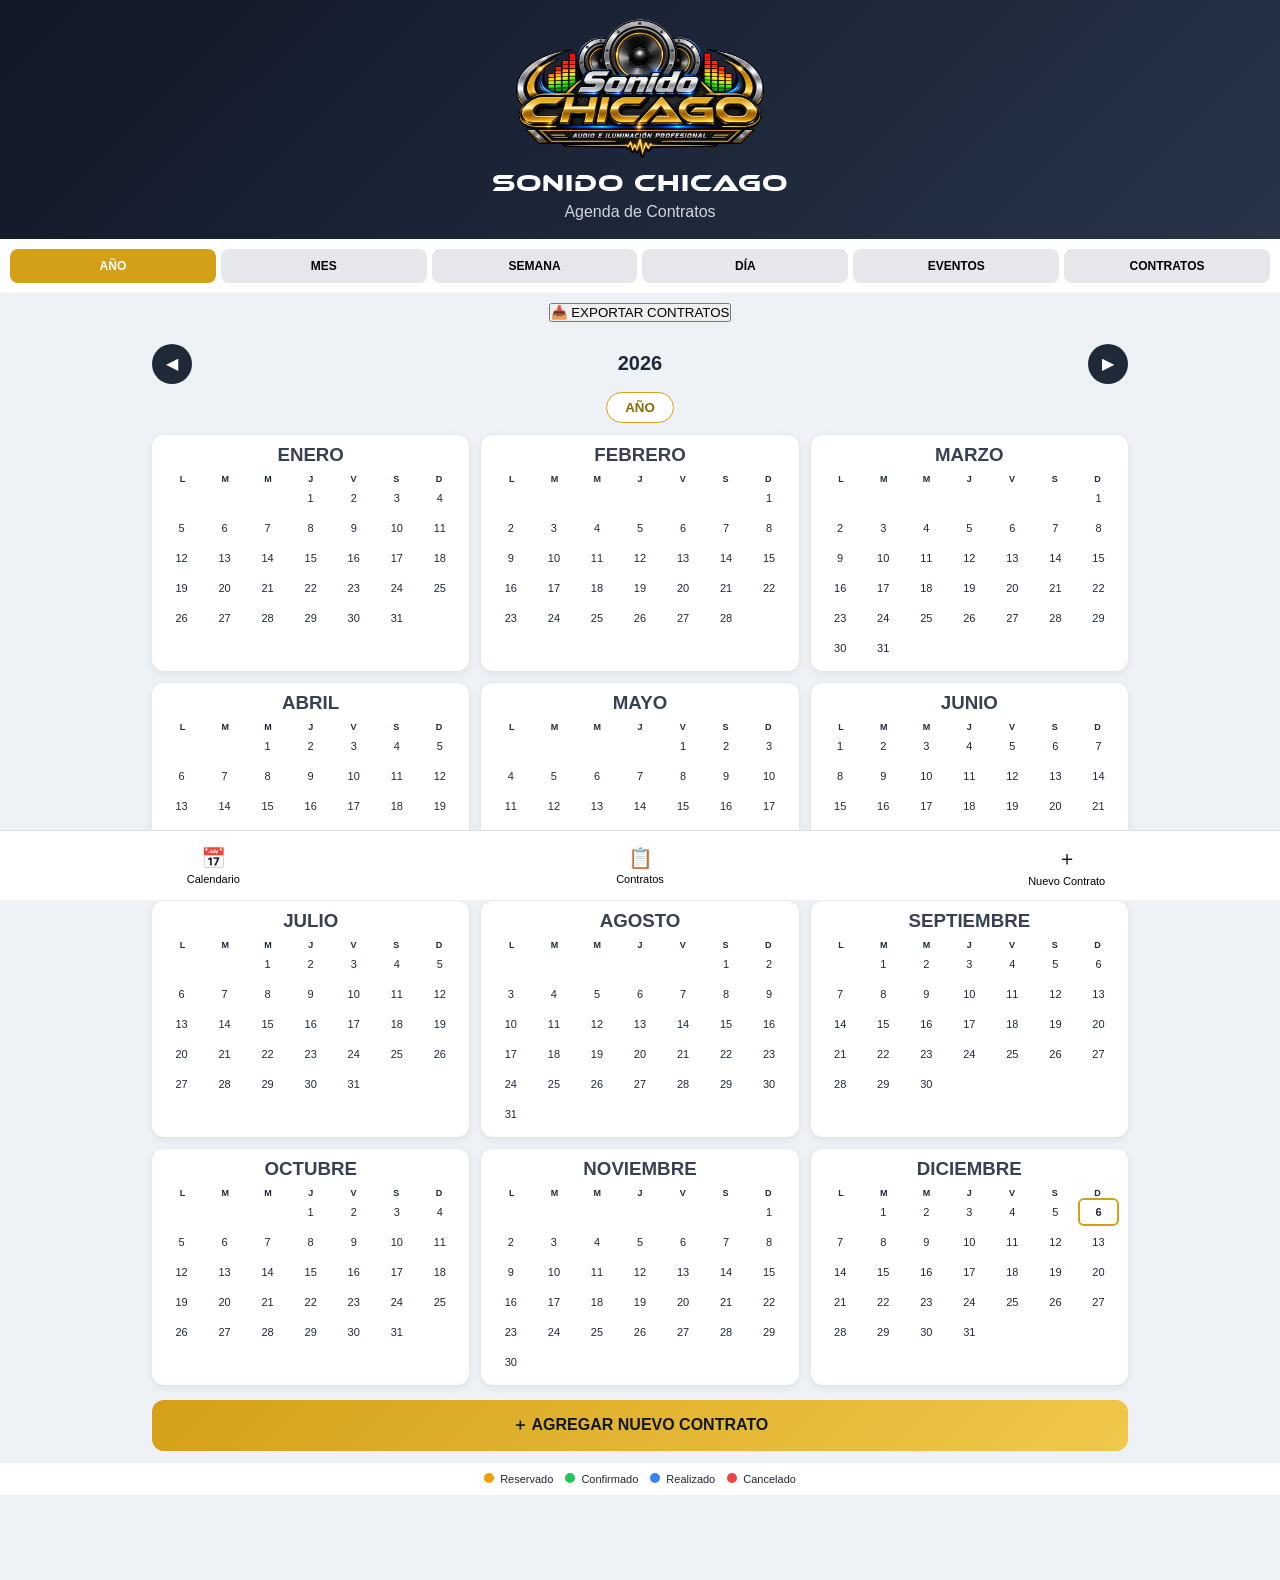
==== commit 051141a5: "Add files via upload" ====
--- a/index.html
+++ b/index.html
@@ -80,7 +80,18 @@
 
 
 </div>
-
+<!-- EXPORTAR CONTRATOS -->
+
+<div style="text-align: center; margin: 10px;">
+
+    <button type="button"
+            onclick="exportarContratos()">
+
+        📥 EXPORTAR CONTRATOS
+
+    </button>
+
+</div>
 <main>
 
 
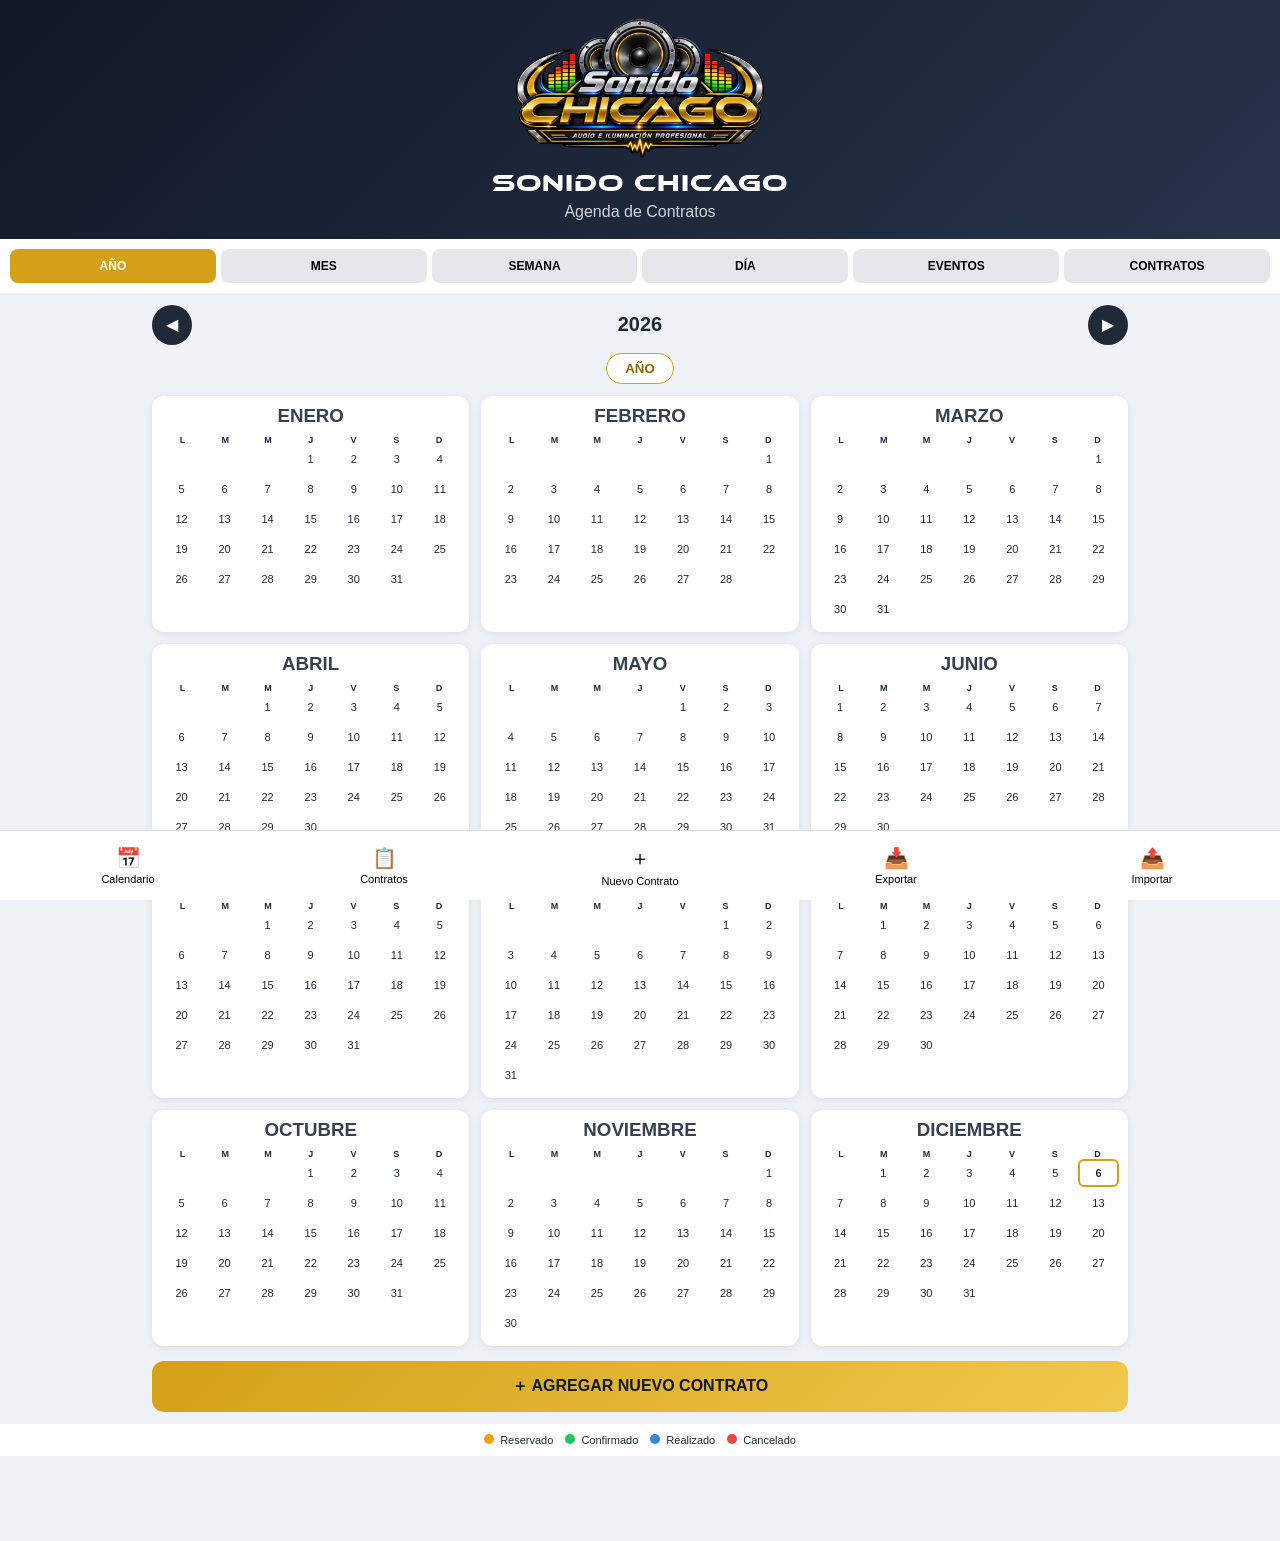
==== commit d14ea1fa: "Add files via upload" ====
--- a/index.html
+++ b/index.html
@@ -80,18 +80,7 @@
 
 
 </div>
-<!-- EXPORTAR CONTRATOS -->
-
-<div style="text-align: center; margin: 10px;">
-
-    <button type="button"
-            onclick="exportarContratos()">
-
-        📥 EXPORTAR CONTRATOS
-
-    </button>
-
-</div>
+
 <main>
 
 
@@ -219,7 +208,6 @@
 
 <nav>
 
-
 <button id="btnCalendario">
 
     📅
@@ -253,9 +241,38 @@
 </button>
 
 
+<button type="button"
+        onclick="exportarContratos()">
+
+    📥
+
+    <span>
+        Exportar
+    </span>
+
+</button>
+
+
+<button type="button"
+        onclick="document.getElementById('archivoImportar').click()">
+
+    📤
+
+    <span>
+        Importar
+    </span>
+
+</button>
+
+
+<input type="file"
+       id="archivoImportar"
+       accept=".json"
+       style="display: none;"
+       onchange="importarContratos(this.files[0])">
+
 </nav>
-
-<!-- =========================================
+    <!-- =========================================
      FORMULARIO
      ========================================= -->
 
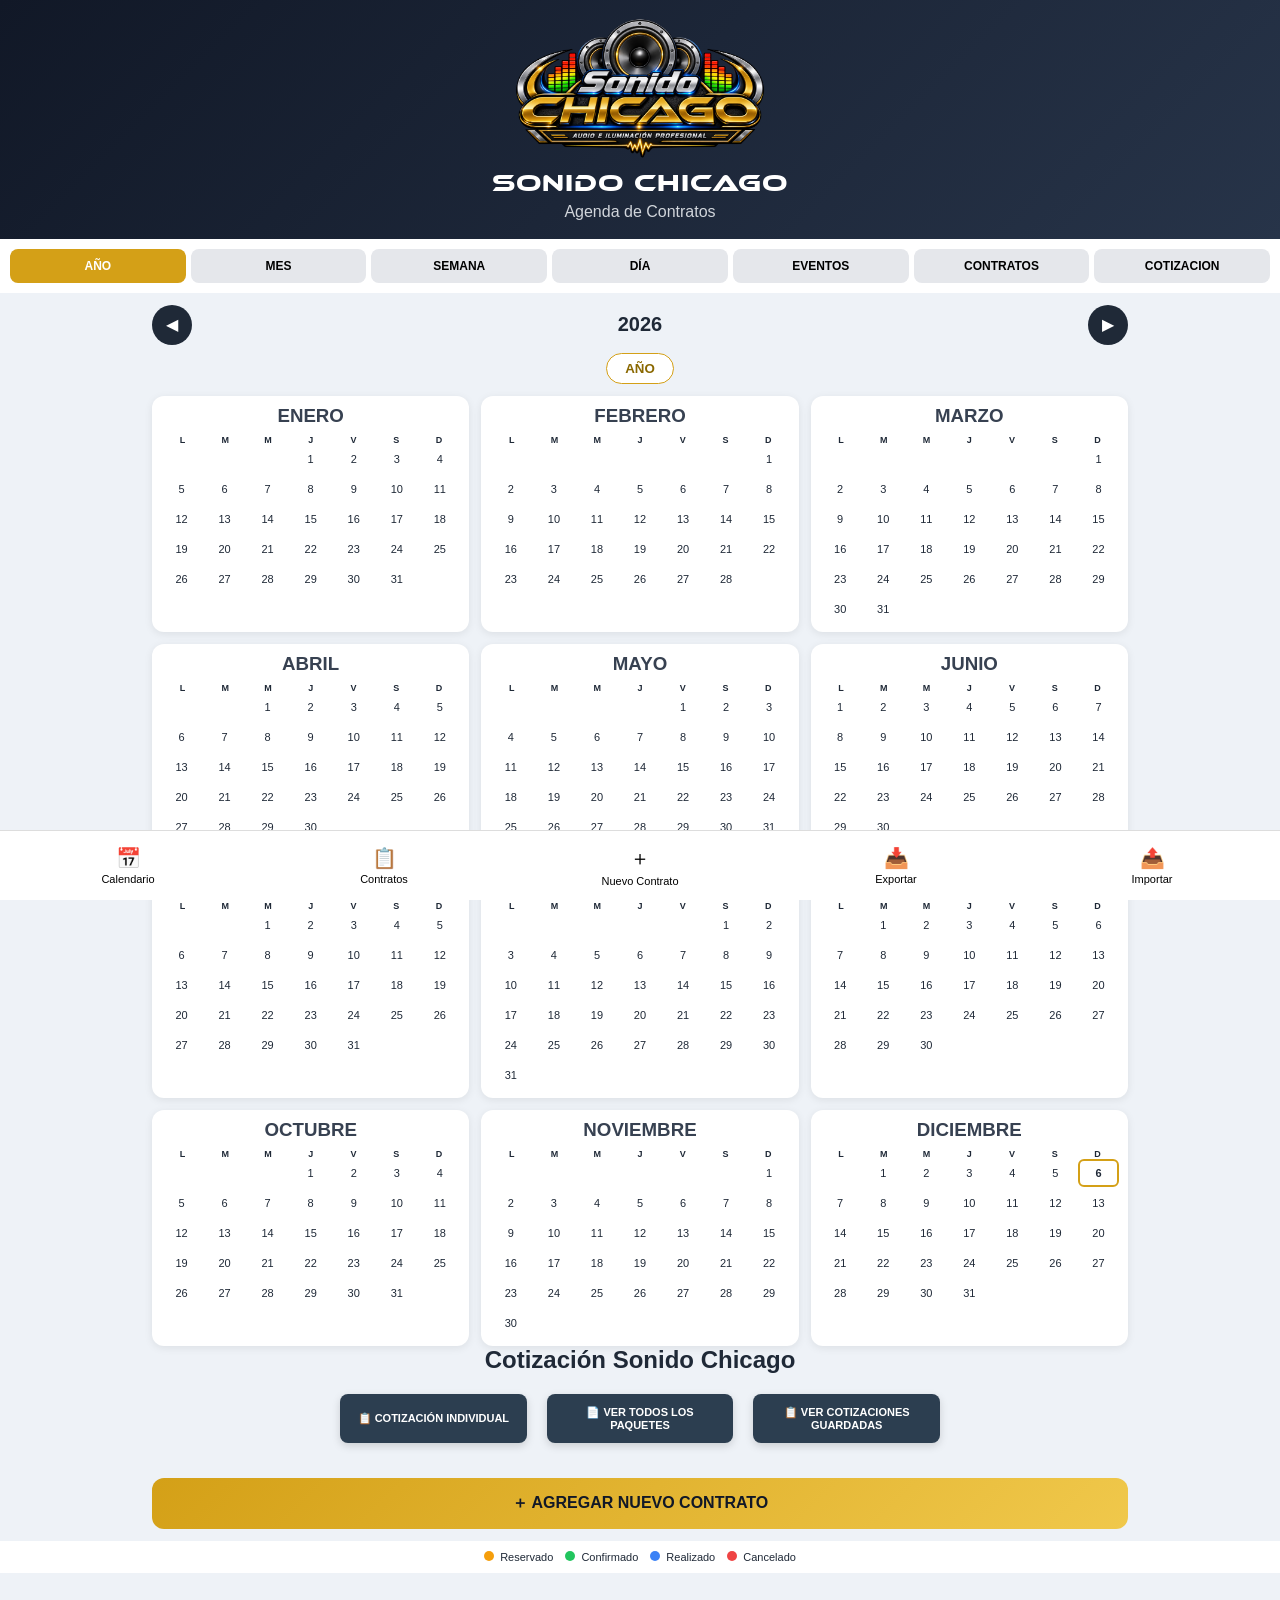
==== commit 4cbd83f7: "Actualizacion completa de Sonido Chicago" ====
--- a/index.html
+++ b/index.html
@@ -1,601 +1,798 @@
-<!DOCTYPE html>
-
-<html lang="es">
-
-<head>
-
-
-<link rel="icon" type="image/png" href="icon-192.png">
-
-<meta charset="UTF-8">
-
-<meta name="viewport"
-      content="width=device-width, initial-scale=1.0">
-
-<meta name="theme-color"
-      content="#111827">
-
-<link rel="manifest"
-      href="manifest.json">
-
-<title>Sonido Chicago - Agenda</title>
-
-<link rel="stylesheet"
-      href="estilos.css">
-
-
-</head>
-
-<body>
-
-<header>
-
-
-<img src="logo.png"
-     alt="Sonido Chicago">
-
-<h1>SONIDO CHICAGO</h1>
-
-<p>Agenda de Contratos</p>
-
-
-</header>
-
-<!-- =========================================
-     VISTAS
-     ========================================= -->
-
-<div class="barra-vistas">
-
-
-<button class="vista-btn activo"
-        data-vista="año">
-    AÑO
-</button>
-
-<button class="vista-btn"
-        data-vista="mes">
-    MES
-</button>
-
-<button class="vista-btn"
-        data-vista="semana">
-    SEMANA
-</button>
-
-<button class="vista-btn"
-        data-vista="dia">
-    DÍA
-</button>
-
-<button class="vista-btn"
-        data-vista="eventos">
-    EVENTOS
-</button>
-
-<button class="vista-btn"
-        data-vista="contratos">
-    CONTRATOS
-</button>
-
-
-</div>
-
-<main>
-
-
-<div class="navegacion-fecha">
-
-    <button id="anterior">
-        ◀
-    </button>
-
-    <h2 id="tituloCalendario"></h2>
-
-    <button id="siguiente">
-        ▶
-    </button>
-
-</div>
-
-
-<button id="btnHoy"
-        class="btn-hoy">
-    HOY
-</button>
-
-
-<!-- AÑO -->
-
-<section id="vistaAño">
-
-    <div id="calendarioAnual"
-         class="calendario-anual">
-    </div>
-
-</section>
-
-
-<!-- MES -->
-
-<section id="vistaMes"
-         class="oculto">
-
-    <div id="calendarioMes"></div>
-
-</section>
-
-
-<!-- SEMANA -->
-
-<section id="vistaSemana"
-         class="oculto">
-
-    <div id="calendarioSemana"></div>
-
-</section>
-
-
-<!-- DÍA -->
-
-<section id="vistaDia"
-         class="oculto">
-
-    <div id="calendarioDia"></div>
-
-</section>
-
-
-<!-- EVENTOS PENDIENTES -->
-
-<section id="vistaEventos"
-         class="oculto">
-
-    <div id="listaContratos"></div>
-
-</section>
-
-
-<!-- TODOS LOS CONTRATOS -->
-
-<section id="vistaContratos"
-         class="oculto">
-
-    <div id="listaTodosContratos"></div>
-
-</section>
-
-
-<button id="nuevoContrato"
-        class="btn-principal">
-
-    ＋ AGREGAR NUEVO CONTRATO
-
-</button>
-
-
-</main>
-
-<!-- LEYENDA -->
-
-<div class="leyenda">
-
-
-<div>
-    <span class="punto reservado"></span>
-    Reservado
-</div>
-
-<div>
-    <span class="punto confirmado"></span>
-    Confirmado
-</div>
-
-<div>
-    <span class="punto realizado"></span>
-    Realizado
-</div>
-
-<div>
-    <span class="punto cancelado"></span>
-    Cancelado
-</div>
-
-
-</div>
-
-<!-- MENÚ INFERIOR -->
-
-<nav>
-
-<button id="btnCalendario">
-
-    📅
-
-    <span>
-        Calendario
-    </span>
-
-</button>
-
-
-<button id="btnContratos">
-
-    📋
-
-    <span>
-        Contratos
-    </span>
-
-</button>
-
-
-<button id="btnNuevo">
-
-    ＋
-
-    <span>
-        Nuevo Contrato
-    </span>
-
-</button>
-
-
-<button type="button"
-        onclick="exportarContratos()">
-
-    📥
-
-    <span>
-        Exportar
-    </span>
-
-</button>
-
-
-<button type="button"
-        onclick="document.getElementById('archivoImportar').click()">
-
-    📤
-
-    <span>
-        Importar
-    </span>
-
-</button>
-
-
-<input type="file"
-       id="archivoImportar"
-       accept=".json"
-       style="display: none;"
-       onchange="importarContratos(this.files[0])">
-
-</nav>
-    <!-- =========================================
-     FORMULARIO
-     ========================================= -->
-
-<div id="ventanaContrato"
-     class="modal">
-
-
-<div class="formulario">
-
-
-    <div class="titulo-formulario">
-
-        <h2 id="tituloFormulario">
-            📝 Nuevo Evento
-        </h2>
-
-        <button id="cerrarFormulario"
-                class="cerrar"
-                type="button">
-            ✕
-        </button>
-
-    </div>
-
-
-    <label for="cliente">
-        Nombre del cliente
-    </label>
-
-    <input type="text"
-           id="cliente"
-           placeholder="Nombre del Cliente">
-
-
-    <label for="nombreEvento">
-        Nombre del evento
-    </label>
-
-    <input type="text"
-           id="nombreEvento"
-           placeholder="Ej: Matrimonio de Juan y María">
-
-
-    <label for="telefono">
-        Teléfono
-    </label>
-
-    <input type="tel"
-           id="telefono"
-           placeholder="Teléfono">
-
-
-    <label for="fechaContrato">
-        Fecha
-    </label>
-
-    <input type="date"
-           id="fechaContrato">
-
-
-    <label for="horaContrato">
-        Hora
-    </label>
-
-    <input type="time"
-           id="horaContrato">
-
-
-    <label for="tipoEvento">
-        Tipo de evento
-    </label>
-
-    <select id="tipoEvento">
-
-        <option value="">
-            Sin especificar
-        </option>
-
-        <option>Matrimonio</option>
-        <option>15 años</option>
-        <option>Cumpleaños</option>
-        <option>Graduación</option>
-        <option>Bautizo</option>
-        <option>Evento empresarial</option>
-        <option>Fiesta Patronal</option>
-        <option>Alquiler de equipo</option>
-        <option>Alquiler de luces</option>
-        <option>Alquiler de sonido</option>
-        <option>Amplificación</option>
-        <option>Otro</option>
-
-    </select>
-
-
-    <label for="estado">
-        Estado
-    </label>
-
-    <select id="estado">
-
-        <option value="reservado">
-            🟡 Reservado
-        </option>
-
-        <option value="confirmado">
-            🟢 Confirmado
-        </option>
-
-        <option value="realizado">
-            🔵 Realizado
-        </option>
-
-        <option value="cancelado">
-            🔴 Cancelado
-        </option>
-
-    </select>
-
-
-    <label for="lugar">
-        Lugar
-    </label>
-
-    <input type="text"
-           id="lugar"
-           placeholder="Salón de eventos - Domicilio">
-
-
-    <label for="direccion">
-        Dirección
-    </label>
-
-    <input type="text"
-           id="direccion"
-           placeholder="Dirección del evento">
-
-
-    <label for="servicio">
-        Servicio
-    </label>
-
-    <input type="text"
-           id="servicio"
-           placeholder="Ej: Amplificación + luces">
-
-
-    <label for="precio">
-        Precio total (Bs.)
-    </label>
-
-    <input type="number"
-           id="precio"
-           min="0"
-           step="0.01"
-           placeholder="0">
-
-
-    <label for="adelanto">
-        Adelanto (Bs.)
-    </label>
-
-    <input type="number"
-           id="adelanto"
-           min="0"
-           step="0.01"
-           placeholder="0">
-
-
-    <label for="saldo">
-        Saldo pendiente (Bs.)
-    </label>
-
-    <input type="number"
-           id="saldo"
-           readonly>
-
-
-    <div class="pago-container">
-
-        <label class="checkbox-pagado">
-
-            <input type="checkbox"
-                   id="pagado">
-
-            <span>
-                ✅ PAGADO
-            </span>
-
-        </label>
-
-        <div id="estadoPago"
-             class="estado-pago">
-        </div>
-
-    </div>
-
-
-    <label for="observaciones">
-        Observaciones
-    </label>
-
-    <textarea id="observaciones"
-              placeholder="Ingrese alguna observación"></textarea>
-
-
-    <label for="fotoContrato">
-
-        📎 Foto del contrato
-
-        <small>
-            (Opcional)
-        </small>
-
-    </label>
-
-    <input type="file"
-           id="fotoContrato"
-           accept="image/*">
-
-
-    <img id="vistaPrevia"
-         class="vista-previa"
-         alt="Vista previa del contrato"
-         style="display: none;">
-
-
-    <div class="botones-formulario">
-
-        <button id="guardarContrato"
-                class="btn-guardar"
-                type="button">
-
-            💾 GUARDAR
-
-        </button>
-
-
-        <button id="cancelarFormulario"
-                class="btn-cancelar"
-                type="button">
-
-            CANCELAR
-
-        </button>
-
-    </div>
-
-</div>
-
-
-</div>
-
-<!-- =========================================
-     DETALLE
-     ========================================= -->
-
-<div id="ventanaDetalle"
-     class="modal">
-
-
-<div class="detalle">
-
-
-    <div class="titulo-formulario">
-
-        <h2>
-            📋 Evento
-        </h2>
-
-        <button id="cerrarDetalle"
-                class="cerrar"
-                type="button">
-
-            ✕
-
-        </button>
-
-    </div>
-
-
-    <div id="contenidoDetalle"></div>
-
-
-    <div class="botones-detalle">
-
-        <button id="editarDesdeDetalle"
-                class="btn-editar"
-                type="button">
-
-            ✏️ EDITAR
-
-        </button>
-
-
-        <button id="eliminarDesdeDetalle"
-                class="btn-eliminar"
-                type="button">
-
-            🗑️ ELIMINAR
-
-        </button>
-
-    </div>
-
-
-    <div class="botones-extra">
-
-        <button id="whatsappBtn"
-                type="button">
-
-            📱 WhatsApp
-
-        </button>
-
-    </div>
-
-</div>
-
-
-</div>
-
-<script src="app.js"></script>
-
-</body>
-
-</html>
+<!DOCTYPE html>
+
+<html lang="es">
+
+<head>
+
+
+<link rel="icon" type="image/png" href="icon-192.png">
+
+<meta charset="UTF-8">
+
+<meta name="viewport"
+      content="width=device-width, initial-scale=1.0">
+
+<meta name="theme-color"
+      content="#111827">
+
+<link rel="manifest"
+      href="manifest.json">
+
+<title>Sonido Chicago - Agenda</title>
+
+<link rel="stylesheet"
+      href="estilos.css">
+
+
+</head>
+
+<body>
+
+<header>
+
+
+<img src="logo.png"
+     alt="Sonido Chicago">
+
+<h1>SONIDO CHICAGO</h1>
+
+<p>Agenda de Contratos</p>
+
+
+</header>
+
+<!-- =========================================
+     VISTAS
+     ========================================= -->
+
+<div class="barra-vistas">
+
+
+<button class="vista-btn activo"
+        data-vista="año">
+    AÑO
+</button>
+
+<button class="vista-btn"
+        data-vista="mes">
+    MES
+</button>
+
+<button class="vista-btn"
+        data-vista="semana">
+    SEMANA
+</button>
+
+<button class="vista-btn"
+        data-vista="dia">
+    DÍA
+</button>
+
+<button class="vista-btn"
+        data-vista="eventos">
+    EVENTOS
+</button>
+
+<button class="vista-btn"
+        data-vista="contratos">
+    CONTRATOS
+</button>
+<button class="vista-btn" data-vista="cotizacion">COTIZACION</button>
+
+</div>
+
+<main>
+
+
+<div class="navegacion-fecha">
+
+    <button id="anterior">
+        ◀
+    </button>
+
+    <h2 id="tituloCalendario"></h2>
+
+    <button id="siguiente">
+        ▶
+    </button>
+
+</div>
+
+
+<button id="btnHoy"
+        class="btn-hoy">
+    HOY
+</button>
+
+
+<!-- AÑO -->
+
+<section id="vistaAño">
+
+    <div id="calendarioAnual"
+         class="calendario-anual">
+    </div>
+
+</section>
+
+
+<!-- MES -->
+
+<section id="vistaMes"
+         class="oculto">
+
+    <div id="calendarioMes"></div>
+
+</section>
+
+
+<!-- SEMANA -->
+
+<section id="vistaSemana"
+         class="oculto">
+
+    <div id="calendarioSemana"></div>
+
+</section>
+
+
+<!-- DÍA -->
+
+<section id="vistaDia"
+         class="oculto">
+
+    <div id="calendarioDia"></div>
+
+</section>
+
+
+<!-- EVENTOS PENDIENTES -->
+
+<section id="vistaEventos"
+         class="oculto">
+
+    <div id="listaContratos"></div>
+
+</section>
+
+
+<!-- TODOS LOS CONTRATOS -->
+
+<section id="vistaContratos"
+         class="oculto">
+
+    <div id="listaTodosContratos"></div>
+
+</section>
+
+<!-- COTIZACIONES -->
+<section id="vistaCotizacion" class="vista-seccion">
+
+    <h2 style="text-align: center;">Cotización Sonido Chicago</h2>
+
+   <!-- OPCIONES DE COTIZACIÓN -->
+<div id="opcionesCotizacion" class="opciones-cotizacion">
+
+    <button type="button" id="btnCotizacionIndividual" class="btn-opcion-cotizacion">
+        📋 COTIZACIÓN INDIVIDUAL
+    </button>
+
+    <button type="button" id="btnTodosPaquetes" class="btn-opcion-cotizacion">
+        📄 VER TODOS LOS PAQUETES
+    </button>
+
+    <button type="button" id="btnVerCotizaciones" class="btn-opcion-cotizacion">
+        📋 VER COTIZACIONES GUARDADAS
+    </button>
+
+</div>
+<!-- LISTA DE COTIZACIONES GUARDADAS -->
+<div id="listaCotizaciones" class="lista-cotizaciones" style="display: none;">
+
+    <h3>Cotizaciones guardadas</h3>
+
+    <div id="contenedorCotizaciones"></div>
+
+</div>
+
+
+<!-- OPCIONES DEL PDF -->
+<div id="opcionesPDF" class="opciones-pdf" style="display: none;">
+
+    <button type="button" id="btnVerPDF" class="btn-pdf">
+        👁️ Ver PDF
+    </button>
+
+    <button type="button" id="btnCompartirPDF" class="btn-pdf">
+        📤 Compartir PDF
+    </button>
+
+    <button type="button" id="btnWhatsAppPDF" class="btn-pdf">
+        💬 WhatsApp
+    </button>
+
+</div>
+
+    </div>
+
+
+        <!-- FORMULARIO DE COTIZACIÓN INDIVIDUAL -->
+        <div id="formCotizacionIndividual" class="formulario-cotizacion" style="display: none;">
+
+            <h3>📋 Cotización individual</h3>
+
+            <label>Nombre del cliente</label>
+            <input type="text" id="cotCliente" placeholder="Nombre del cliente">
+
+            <label>Teléfono</label>
+            <input type="tel" id="cotTelefono" placeholder="Número de teléfono">
+
+            <label>Tipo de evento</label>
+            <input type="text" id="cotEvento" placeholder="Ej. Matrimonio, 15 años, cumpleaños">
+
+            <label>Fecha del evento</label>
+            <input type="date" id="cotFecha">
+
+            <label>Lugar del evento</label>
+            <input type="text" id="cotLugar" placeholder="Lugar del evento">
+
+            <label>Dirección</label>
+            <input type="text" id="cotDireccion" placeholder="Dirección del evento">
+
+            <label>Seleccionar paquete</label>
+
+            <select id="cotPaquete">
+                <option value="1000">Básico (Económico) - Bs 1.000</option>
+                <option value="1400">Básico (Intermedio) - Bs 1.400</option>
+                <option value="1700">Bronce - Bs 1.700</option>
+                <option value="2000">Plata - Bs 2.000</option>
+                <option value="3000">Oro - Bs 3.000</option>
+                <option value="5000">Premium (Platino) - Bs 5.000</option>
+            </select>
+
+            <div id="precioPaquete" class="precio-cotizacion"></div>
+
+            <div id="detallePaquete" class="detalle-paquete"></div>
+
+
+            <label>Descuento</label>
+
+            <input
+                type="number"
+                id="cotDescuento"
+                placeholder="Descuento en Bs"
+                min="0"
+            >
+
+
+            <!-- SERVICIOS ADICIONALES -->
+            <div class="servicios-adicionales">
+
+                <button type="button" id="btnServicios">
+                    ➕ Servicios adicionales
+                </button>
+
+                <div id="listaServicios" class="lista-servicios">
+
+                    <label>
+                        <input type="checkbox" id="servicioMC">
+                        Maestro de Ceremonia — Bs 400
+                    </label>
+
+                    <label>
+                        <input type="checkbox" id="servicioNiebla">
+                        Niebla baja — Bs 500
+                    </label>
+
+                    <label>
+                        <input type="checkbox" id="servicioPirotecnia">
+                        Pirotecnia fría — Bs 100 c/u
+                    </label>
+
+                    <label>
+                        Cantidad de pirotecnia:
+                        <input
+                            type="number"
+                            id="cantidadPirotecnia"
+                            value="0"
+                            min="0"
+                        >
+                    </label>
+
+                    <label>
+                        <input type="checkbox" id="servicioData">
+                        Pantalla 2x2 Data Display — Bs 250
+                    </label>
+
+                    <label>
+                        <input type="checkbox" id="servicioLed">
+                        Pantallas LED 2x2 — Bs 1.500
+                    </label>
+
+                </div>
+
+
+                <!-- RESUMEN -->
+                <div id="resumenCotizacion" class="resumen-cotizacion">
+
+                    <h3>📋 Resumen de cotización</h3>
+
+                    <p>
+                        Precio del paquete:
+                        <strong id="resumenPaquete">Bs 0</strong>
+                    </p>
+
+                    <p>
+                        Descuento:
+                        <strong id="resumenDescuento">Bs 0</strong>
+                    </p>
+
+                    <p>
+                        <strong>Servicios adicionales:</strong>
+                    </p>
+
+                    <div id="detalleAdicionales">
+                        <p>Bs 0</p>
+                    </div>
+
+                    <hr>
+
+                    <p class="total-cotizacion">
+                        TOTAL:
+                        <strong id="resumenTotal">Bs 0</strong>
+                    </p>
+
+                </div>
+
+
+                <!-- GENERAR PDF -->
+                <button type="button" id="btnGenerarPDF" class="btn-generar-pdf">
+                    📄 GENERAR COTIZACIÓN PDF
+                </button>
+                <button
+                type="button"
+                id="btnCerrarEdicionCotizacion"
+                class="btn-cerrar-edicion">
+                ✖ CERRAR
+                </button>
+
+            </div>
+
+        </div>
+
+    </section>
+
+
+<button id="nuevoContrato"
+        class="btn-principal">
+
+    ＋ AGREGAR NUEVO CONTRATO
+
+</button>
+
+
+</main>
+
+<!-- LEYENDA -->
+
+<div class="leyenda">
+
+
+<div>
+    <span class="punto reservado"></span>
+    Reservado
+</div>
+
+<div>
+    <span class="punto confirmado"></span>
+    Confirmado
+</div>
+
+<div>
+    <span class="punto realizado"></span>
+    Realizado
+</div>
+
+<div>
+    <span class="punto cancelado"></span>
+    Cancelado
+</div>
+
+
+</div>
+
+<!-- MENÚ INFERIOR -->
+
+<nav>
+
+<button id="btnCalendario">
+
+    📅
+
+    <span>
+        Calendario
+    </span>
+
+</button>
+
+
+<button id="btnContratos">
+
+    📋
+
+    <span>
+        Contratos
+    </span>
+
+</button>
+
+
+<button id="btnNuevo">
+
+    ＋
+
+    <span>
+        Nuevo Contrato
+    </span>
+
+</button>
+
+
+<button type="button"
+        onclick="exportarContratos()">
+
+    📥
+
+    <span>
+        Exportar
+    </span>
+
+</button>
+
+
+<button type="button"
+        onclick="document.getElementById('archivoImportar').click()">
+
+    📤
+
+    <span>
+        Importar
+    </span>
+
+</button>
+
+
+<input type="file"
+       id="archivoImportar"
+       accept=".json"
+       style="display: none;"
+       onchange="importarContratos(this.files[0])">
+
+</nav>
+    <!-- =========================================
+     FORMULARIO
+     ========================================= -->
+
+<div id="ventanaContrato"
+     class="modal">
+
+
+<div class="formulario">
+
+
+    <div class="titulo-formulario">
+
+        <h2 id="tituloFormulario">
+            📝 Nuevo Evento
+        </h2>
+
+        <button id="cerrarFormulario"
+                class="cerrar"
+                type="button">
+            ✕
+        </button>
+
+    </div>
+
+
+    <label for="cliente">
+        Nombre del cliente
+    </label>
+
+    <input type="text"
+           id="cliente"
+           placeholder="Nombre del Cliente">
+
+
+    <label for="nombreEvento">
+        Nombre del evento
+    </label>
+
+    <input type="text"
+           id="nombreEvento"
+           placeholder="Ej: Matrimonio de Juan y María">
+
+
+    <label for="telefono">
+        Teléfono
+    </label>
+
+    <input type="tel"
+           id="telefono"
+           placeholder="Teléfono">
+
+
+    <label for="fechaContrato">
+        Fecha
+    </label>
+
+    <input type="date"
+           id="fechaContrato">
+
+
+    <label for="horaContrato">
+        Hora
+    </label>
+
+    <input type="time"
+           id="horaContrato">
+
+
+    <label for="tipoEvento">
+        Tipo de evento
+    </label>
+
+    <select id="tipoEvento">
+
+        <option value="">
+            Sin especificar
+        </option>
+
+        <option>Matrimonio</option>
+        <option>15 años</option>
+        <option>Cumpleaños</option>
+        <option>Graduación</option>
+        <option>Bautizo</option>
+        <option>Evento empresarial</option>
+        <option>Fiesta Patronal</option>
+        <option>Alquiler de equipo</option>
+        <option>Alquiler de luces</option>
+        <option>Alquiler de sonido</option>
+        <option>Amplificación</option>
+        <option>Otro</option>
+
+    </select>
+
+
+    <label for="estado">
+        Estado
+    </label>
+
+    <select id="estado">
+
+        <option value="reservado">
+            🟡 Reservado
+        </option>
+
+        <option value="confirmado">
+            🟢 Confirmado
+        </option>
+
+        <option value="realizado">
+            🔵 Realizado
+        </option>
+
+        <option value="cancelado">
+            🔴 Cancelado
+        </option>
+
+    </select>
+
+
+    <label for="lugar">
+        Lugar
+    </label>
+
+    <input type="text"
+           id="lugar"
+           placeholder="Salón de eventos - Domicilio">
+
+
+    <label for="direccion">
+        Dirección
+    </label>
+
+    <input type="text"
+           id="direccion"
+           placeholder="Dirección del evento">
+
+
+    <label for="servicio">
+        Servicio
+    </label>
+
+    <input type="text"
+           id="servicio"
+           placeholder="Ej: Amplificación + luces">
+
+
+    <label for="precio">
+        Precio total (Bs.)
+    </label>
+
+    <input type="number"
+           id="precio"
+           min="0"
+           step="0.01"
+           placeholder="0">
+
+
+    <label for="adelanto">
+        Adelanto (Bs.)
+    </label>
+
+    <input type="number"
+           id="adelanto"
+           min="0"
+           step="0.01"
+           placeholder="0">
+
+
+    <label for="saldo">
+        Saldo pendiente (Bs.)
+    </label>
+
+    <input type="number"
+           id="saldo"
+           readonly>
+
+
+    <div class="pago-container">
+
+        <label class="checkbox-pagado">
+
+            <input type="checkbox"
+                   id="pagado">
+
+            <span>
+                ✅ PAGADO
+            </span>
+
+        </label>
+
+        <div id="estadoPago"
+             class="estado-pago">
+        </div>
+
+    </div>
+
+
+    <label for="observaciones">
+        Observaciones
+    </label>
+
+    <textarea id="observaciones"
+              placeholder="Ingrese alguna observación"></textarea>
+
+
+    <label for="fotoContrato">
+
+        📎 Foto del contrato
+
+        <small>
+            (Opcional)
+        </small>
+
+    </label>
+
+    <input type="file"
+           id="fotoContrato"
+           accept="image/*">
+
+
+    <img id="vistaPrevia"
+         class="vista-previa"
+         alt="Vista previa del contrato"
+         style="display: none;">
+
+
+    <div class="botones-formulario">
+
+        <button id="guardarContrato"
+                class="btn-guardar"
+                type="button">
+
+            💾 GUARDAR
+
+        </button>
+
+
+        <button id="cancelarFormulario"
+                class="btn-cancelar"
+                type="button">
+
+            CANCELAR
+
+        </button>
+
+    </div>
+
+</div>
+
+
+</div>
+
+<!-- =========================================
+     DETALLE
+     ========================================= -->
+
+<div id="ventanaDetalle"
+     class="modal">
+
+
+<div class="detalle">
+
+
+    <div class="titulo-formulario">
+
+        <h2>
+            📋 Evento
+        </h2>
+
+        <button id="cerrarDetalle"
+                class="cerrar"
+                type="button">
+
+            ✕
+
+        </button>
+
+    </div>
+
+
+    <div id="contenidoDetalle"></div>
+
+
+    <div class="botones-detalle">
+
+        <button id="editarDesdeDetalle"
+                class="btn-editar"
+                type="button">
+
+            ✏️ EDITAR
+
+        </button>
+
+
+        <button id="eliminarDesdeDetalle"
+                class="btn-eliminar"
+                type="button">
+
+            🗑️ ELIMINAR
+
+        </button>
+
+    </div>
+
+
+    <div class="botones-extra">
+
+        <button id="whatsappBtn"
+                type="button">
+
+            📱 WhatsApp
+
+        </button>
+
+    </div>
+
+</div>
+
+
+</div>
+<script src="archivos/jspdf.umd.min.js"></script>
+<script src="app.js"></script>
+
+</body>
+
+</html>
--- a/estilos.css
+++ b/estilos.css
@@ -1,1571 +1,1957 @@
-@font-face {
-
-
-font-family: "Ethnocentric";
-
-src: url("fuentes/ethnocentric rg.ttf")
-     format("truetype");
-
-font-weight: normal;
-font-style: normal;
-
-
-}
-
-* {
-
-  box-sizing: border-box;
-
-  margin: 0;
-  padding: 0;
-
-}
-
-body {
-
-
-font-family:
-    Arial,
-    Helvetica,
-    sans-serif;
-
-background:
-    #eef2f7;
-
-color:
-    #1f2937;
-
-padding-bottom:
-    85px;
-
-
-}
-
-/* =========================================
-ENCABEZADO
-========================================= */
-
-header {
-
-
-background:
-    linear-gradient(
-        135deg,
-        #111827,
-        #273449
-    );
-
-color:
-    white;
-
-text-align:
-    center;
-
-padding:
-    18px 10px;
-
-
-}
-
-header img {
-
-
-width:
-    250px;
-
-max-width:
-    70%;
-
-height:
-    auto;
-
-display:
-    block;
-
-margin:
-    auto;
-
-
-}
-
-header h1 {
-
-
-font-family:
-    "Ethnocentric",
-    sans-serif;
-
-font-size:
-    24px;
-
-font-weight:
-    normal;
-
-letter-spacing:
-    1px;
-
-
-}
-
-header p {
-
-
-color:
-    #d1d5db;
-
-margin-top:
-    5px;
-
-
-}
-
-/* =========================================
-BOTONES DE VISTA
-========================================= */
-
-.barra-vistas {
-
-
-display:
-    flex;
-
-gap:
-    5px;
-
-padding:
-    10px;
-
-background:
-    white;
-
-overflow-x:
-    auto;
-
-
-}
-
-.vista-btn {
-
-
-flex:
-    1;
-
-min-width:
-    75px;
-
-padding:
-    10px 5px;
-
-border:
-    none;
-
-border-radius:
-    8px;
-
-background:
-    #e5e7eb;
-
-font-size:
-    12px;
-
-font-weight:
-    bold;
-
-cursor:
-    pointer;
-
-
-}
-
-.vista-btn.activo {
-
-
-background:
-    #d4a017;
-
-color:
-    white;
-
-
-}
-
-/* =========================================
-CONTENIDO
-========================================= */
-
-main {
-
-
-width:
-    100%;
-
-max-width:
-    1000px;
-
-margin:
-    auto;
-
-padding:
-    12px;
-
-
-}
-
-/* =========================================
-NAVEGACIÓN
-========================================= */
-
-.navegacion-fecha {
-
-
-display:
-    flex;
-
-align-items:
-    center;
-
-justify-content:
-    space-between;
-
-margin-bottom:
-    8px;
-
-
-}
-
-.navegacion-fecha h2 {
-
-
-font-size:
-    20px;
-
-text-align:
-    center;
-
-
-}
-
-.navegacion-fecha button {
-
-
-width:
-    40px;
-
-height:
-    40px;
-
-border:
-    none;
-
-border-radius:
-    50%;
-
-background:
-    #1f2937;
-
-color:
-    white;
-
-font-size:
-    16px;
-
-
-}
-
-.btn-hoy {
-
-
-display:
-    block;
-
-margin:
-    0 auto 12px auto;
-
-border:
-    1px solid #d4a017;
-
-background:
-    white;
-
-color:
-    #8a6800;
-
-border-radius:
-    20px;
-
-padding:
-    7px 18px;
-
-font-weight:
-    bold;
-
-
-}
-
-/* =========================================
-CALENDARIO
-========================================= */
-
-.calendario-anual {
-
-
-display:
-    grid;
-
-grid-template-columns:
-    repeat(3, 1fr);
-
-gap:
-    12px;
-
-
-}
-
-.mes {
-
-
-background:
-    white;
-
-border-radius:
-    12px;
-
-padding:
-    9px;
-
-box-shadow:
-    0 2px 8px rgba(0,0,0,.08);
-
-
-}
-
-.mes h3 {
-
-
-text-align:
-    center;
-
-margin-bottom:
-    8px;
-
-color:
-    #374151;
-
-
-}
-
-.dias-semana {
-
-
-display:
-    grid;
-
-grid-template-columns:
-    repeat(7, 1fr);
-
-text-align:
-    center;
-
-font-size:
-    9px;
-
-font-weight:
-    bold;
-
-
-}
-
-.dias-mes {
-
-
-display:
-    grid;
-
-grid-template-columns:
-    repeat(7, 1fr);
-
-gap:
-    2px;
-
-
-}
-
-.dia {
-
-
-min-height:
-    28px;
-
-display:
-    flex;
-
-justify-content:
-    center;
-
-align-items:
-    center;
-
-border-radius:
-    6px;
-
-cursor:
-    pointer;
-
-font-size:
-    11px;
-
-position:
-    relative;
-
-
-}
-
-.dia:hover {
-
-
-background:
-    #f1f5f9;
-
-
-}
-
-.dia.hoy {
-
-
-border:
-    2px solid #d4a017;
-
-font-weight:
-    bold;
-
-
-}
-
-/* =========================================
-ESTADOS
-========================================= */
-
-.dia.reservado {
-
-
-background:
-    #fef3c7;
-
-color:
-    #92400e;
-
-
-}
-
-.dia.confirmado {
-
-
-background:
-    #dcfce7;
-
-color:
-    #166534;
-
-
-}
-
-.dia.realizado {
-
-
-background:
-    #dbeafe;
-
-color:
-    #1e40af;
-
-
-}
-
-.dia.cancelado {
-
-
-background:
-    #fee2e2;
-
-color:
-    #991b1b;
-
-
-}
-
-/* =========================================
-LEYENDA
-========================================= */
-
-.leyenda {
-
-
-display:
-    flex;
-
-justify-content:
-    center;
-
-flex-wrap:
-    wrap;
-
-gap:
-    12px;
-
-background:
-    white;
-
-padding:
-    10px;
-
-font-size:
-    11px;
-
-
-}
-
-.punto {
-
-
-display:
-    inline-block;
-
-width:
-    10px;
-
-height:
-    10px;
-
-border-radius:
-    50%;
-
-margin-right:
-    3px;
-
-
-}
-
-.punto.reservado {
-background: #f59e0b;
-}
-
-.punto.confirmado {
-background: #22c55e;
-}
-
-.punto.realizado {
-background: #3b82f6;
-}
-
-.punto.cancelado {
-background: #ef4444;
-}
-
-/* =========================================
-BOTÓN PRINCIPAL
-========================================= */
-
-.btn-principal {
-
-
-width:
-    100%;
-
-margin-top:
-    15px;
-
-padding:
-    15px;
-
-border:
-    none;
-
-border-radius:
-    12px;
-
-background:
-    linear-gradient(
-        135deg,
-        #d4a017,
-        #f0c84b
-    );
-
-color:
-    #111827;
-
-font-weight:
-    bold;
-
-font-size:
-    16px;
-
-
-}
-
-/* =========================================
-SEMANA
-========================================= */
-
-.semana-grid {
-
-
-display:
-    grid;
-
-grid-template-columns:
-    repeat(7, 1fr);
-
-gap:
-    5px;
-
-
-}
-
-.columna-dia {
-
-
-background:
-    white;
-
-border-radius:
-    8px;
-
-min-height:
-    180px;
-
-padding:
-    5px;
-
-
-}
-
-.columna-dia h3 {
-
-
-font-size:
-    11px;
-
-text-align:
-    center;
-
-margin-bottom:
-    7px;
-
-
-}
-
-.evento-mini {
-
-
-padding:
-    6px;
-
-border-radius:
-    6px;
-
-margin-bottom:
-    5px;
-
-font-size:
-    10px;
-
-cursor:
-    pointer;
-
-
-}
-
-.evento-mini.reservado {
-background: #fef3c7;
-}
-
-.evento-mini.confirmado {
-background: #dcfce7;
-}
-
-.evento-mini.realizado {
-background: #dbeafe;
-}
-
-.evento-mini.cancelado {
-background: #fee2e2;
-}
-
-/* =========================================
-DÍA
-========================================= */
-
-.dia-grande {
-
-
-background:
-    white;
-
-border-radius:
-    14px;
-
-padding:
-    15px;
-
-
-}
-
-.dia-grande h3 {
-
-
-text-align:
-    center;
-
-margin-bottom:
-    15px;
-
-
-}
-
-/* =========================================
-TARJETAS
-========================================= */
-
-.tarjeta-evento {
-
-
-background:
-    white;
-
-border-radius:
-    14px;
-
-padding:
-    15px;
-
-margin-bottom:
-    12px;
-
-box-shadow:
-    0 2px 8px rgba(0,0,0,.08);
-
-border-left:
-    5px solid #d4a017;
-
-
-}
-
-.tarjeta-evento.reservado {
-border-left-color: #f59e0b;
-}
-
-.tarjeta-evento.confirmado {
-border-left-color: #22c55e;
-}
-
-.tarjeta-evento.realizado {
-border-left-color: #3b82f6;
-}
-
-.tarjeta-evento.cancelado {
-border-left-color: #ef4444;
-}
-
-.tarjeta-evento h3 {
-
-
-margin-bottom:
-    8px;
-
-
-}
-
-.tarjeta-evento p {
-
-
-margin:
-    5px 0;
-
-font-size:
-    14px;
-
-
-}
-
-/* =========================================
-EVENTOS RESUMIDOS
-========================================= */
-
-.evento-resumido {
-
-
-cursor:
-    pointer;
-
-
-}
-
-.evento-resumido h3 {
-
-
-font-size:
-    16px;
-
-
-}
-
-.evento-resumido .nombre-evento {
-
-
-font-weight:
-    bold;
-
-color:
-    #374151;
-
-
-}
-
-/* =========================================
-ESTADO
-========================================= */
-
-.estado {
-
-
-display:
-    inline-block;
-
-padding:
-    4px 9px;
-
-border-radius:
-    20px;
-
-font-size:
-    11px;
-
-font-weight:
-    bold;
-
-
-}
-
-.estado.reservado {
-background: #fef3c7;
-color: #92400e;
-}
-
-.estado.confirmado {
-background: #dcfce7;
-color: #166534;
-}
-
-.estado.realizado {
-background: #dbeafe;
-color: #1e40af;
-}
-
-.estado.cancelado {
-background: #fee2e2;
-color: #991b1b;
-}
-
-/* =========================================
-PAGO
-========================================= */
-
-.pago-container {
-
-
-margin-top:
-    14px;
-
-padding:
-    12px;
-
-background:
-    #f8fafc;
-
-border:
-    1px solid #e5e7eb;
-
-border-radius:
-    10px;
-
-
-}
-
-.checkbox-pagado {
-
-
-display:
-    flex !important;
-
-align-items:
-    center;
-
-gap:
-    8px;
-
-margin:
-    0 !important;
-
-cursor:
-    pointer;
-
-font-size:
-    14px !important;
-
-
-}
-
-.checkbox-pagado input {
-
-
-width:
-    20px !important;
-
-height:
-    20px;
-
-
-}
-
-.estado-pago {
-
-
-margin-top:
-    7px;
-
-font-size:
-    13px;
-
-font-weight:
-    bold;
-
-
-}
-
-/* =========================================
-MENÚ INFERIOR
-========================================= */
-
-nav {
-
-
-position:
-    fixed;
-
-bottom:
-    0;
-
-left:
-    0;
-
-width:
-    100%;
-
-height:
-    70px;
-
-background:
-    white;
-
-border-top:
-    1px solid #ddd;
-
-display:
-    flex;
-
-z-index:
-    100;
-
-
-}
-
-nav button {
-
-
-flex:
-    1;
-
-border:
-    none;
-
-background:
-    white;
-
-font-size:
-    20px;
-
-cursor:
-    pointer;
-
-
-}
-
-nav span {
-
-
-display:
-    block;
-
-font-size:
-    11px;
-
-margin-top:
-    3px;
-
-
-}
-
-/* =========================================
-MODAL
-========================================= */
-
-.modal {
-
-
-display:
-    none;
-
-position:
-    fixed;
-
-inset:
-    0;
-
-background:
-    rgba(0,0,0,.65);
-
-z-index:
-    200;
-
-align-items:
-    center;
-
-justify-content:
-    center;
-
-padding:
-    12px;
-
-
-}
-
-.formulario,
-.detalle {
-
-
-background:
-    white;
-
-width:
-    100%;
-
-max-width:
-    480px;
-
-max-height:
-    92vh;
-
-overflow-y:
-    auto;
-
-border-radius:
-    18px;
-
-padding:
-    18px;
-
-
-}
-
-.titulo-formulario {
-
-
-display:
-    flex;
-
-justify-content:
-    space-between;
-
-align-items:
-    center;
-
-margin-bottom:
-    12px;
-
-
-}
-
-.titulo-formulario h2 {
-
-
-font-size:
-    19px;
-
-
-}
-
-.cerrar {
-
-
-border:
-    none;
-
-background:
-    #f3f4f6;
-
-width:
-    35px;
-
-height:
-    35px;
-
-border-radius:
-    50%;
-
-font-size:
-    18px;
-
-
-}
-
-/* =========================================
-FORMULARIO
-========================================= */
-
-.formulario label {
-
-
-display:
-    block;
-
-margin-top:
-    11px;
-
-margin-bottom:
-    5px;
-
-font-weight:
-    bold;
-
-font-size:
-    13px;
-
-
-}
-
-.formulario small {
-
-
-color:
-    #6b7280;
-
-
-}
-
-.formulario input,
-.formulario select,
-.formulario textarea {
-
-
-width:
-    100%;
-
-padding:
-    11px;
-
-border:
-    1px solid #d1d5db;
-
-border-radius:
-    9px;
-
-font-size:
-    15px;
-
-background:
-    white;
-
-
-}
-
-.formulario textarea {
-
-
-min-height:
-    80px;
-
-resize:
-    vertical;
-
-
-}
-
-/* =========================================
-FOTO
-========================================= */
-
-.vista-previa {
-
-
-display:
-    none;
-
-max-width:
-    100%;
-
-max-height:
-    220px;
-
-margin:
-    10px auto;
-
-border-radius:
-    10px;
-
-
-}
-
-/* =========================================
-BOTONES
-========================================= */
-
-.botones-formulario {
-
-
-display:
-    flex;
-
-gap:
-    8px;
-
-margin-top:
-    18px;
-
-
-}
-
-.botones-formulario button {
-
-
-flex:
-    1;
-
-padding:
-    13px;
-
-border:
-    none;
-
-border-radius:
-    9px;
-
-font-weight:
-    bold;
-
-
-}
-
-.btn-guardar {
-
-
-background:
-    #1f2937;
-
-color:
-    white;
-
-
-}
-
-.btn-cancelar {
-
-
-background:
-    #e5e7eb;
-
-
-}
-
-/* =========================================
-DETALLE
-========================================= */
-
-.detalle-info p {
-
-
-margin:
-    9px 0;
-
-font-size:
-    14px;
-
-
-}
-
-.detalle-info h3 {
-
-
-font-size:
-    20px;
-
-margin-bottom:
-    12px;
-
-
-}
-
-.foto-detalle {
-
-
-width:
-    100%;
-
-max-height:
-    300px;
-
-object-fit:
-    contain;
-
-margin-top:
-    12px;
-
-border-radius:
-    10px;
-
-
-}
-
-.contrato-pagado,
-.contrato-pendiente {
-
-
-display:
-    block;
-
-margin-top:
-    10px;
-
-padding:
-    10px;
-
-border-radius:
-    9px;
-
-font-weight:
-    bold;
-
-text-align:
-    center;
-
-
-}
-
-.contrato-pagado {
-
-
-background:
-    #dcfce7;
-
-color:
-    #166534;
-
-
-}
-
-.contrato-pendiente {
-
-
-background:
-    #fef3c7;
-
-color:
-    #92400e;
-
-
-}
-
-.botones-detalle,
-.botones-extra {
-
-
-display:
-    flex;
-
-gap:
-    8px;
-
-margin-top:
-    15px;
-
-
-}
-
-.botones-detalle button,
-.botones-extra button {
-
-
-flex:
-    1;
-
-padding:
-    12px;
-
-border:
-    none;
-
-border-radius:
-    9px;
-
-font-weight:
-    bold;
-
-
-}
-
-.btn-editar {
-background: #e5e7eb;
-}
-
-.btn-eliminar {
-
-
-background:
-    #ef4444;
-
-color:
-    white;
-
-
-}
-
-.botones-extra button {
-
-
-background:
-    #dbeafe;
-
-
-}
-
-/* =========================================
-OCULTO
-========================================= */
-
-.oculto {
-
-
-display:
-    none !important;
-
-
-}
-
-/* =========================================
-CELULAR
-========================================= */
-
-@media (max-width: 600px) {
-
-
-.barra-vistas {
-
-    overflow-x:
-        auto;
-
-}
-
-
-.vista-btn {
-
-    flex:
-        0 0 auto;
-
-    min-width:
-        75px;
-
-}
-
-
-.calendario-anual {
-
-    grid-template-columns:
-        repeat(2, 1fr);
-
-    gap:
-        7px;
-
-}
-
-
-.mes {
-
-    padding:
-        6px;
-
-}
-
-
-.mes h3 {
-
-    font-size:
-        12px;
-
-}
-
-
-.dia {
-
-    min-height:
-        27px;
-
-    font-size:
-        10px;
-
-}
-
-
-.semana-grid {
-
-    gap:
-        2px;
-
-}
-
-
-.columna-dia {
-
-    min-height:
-        150px;
-
-}
-
-
-}
-
-@media (max-width: 380px) {
-
-
-.calendario-anual {
-
-    grid-template-columns:
-        1fr;
-
-}
-
-
-.semana-grid {
-
-    overflow-x:
-        auto;
-
-}
-
-
-.columna-dia {
-
-    min-width:
-        90px;
-
-}
-
-}
+@font-face {
+
+
+font-family: "Ethnocentric";
+
+src: url("fuentes/ethnocentric rg.ttf")
+     format("truetype");
+
+font-weight: normal;
+font-style: normal;
+
+
+}
+
+* {
+
+  box-sizing: border-box;
+
+  margin: 0;
+  padding: 0;
+
+}
+
+body {
+
+
+font-family:
+    Arial,
+    Helvetica,
+    sans-serif;
+
+background:
+    #eef2f7;
+
+color:
+    #1f2937;
+
+padding-bottom:
+    85px;
+
+
+}
+
+/* =========================================
+ENCABEZADO
+========================================= */
+
+header {
+
+
+background:
+    linear-gradient(
+        135deg,
+        #111827,
+        #273449
+    );
+
+color:
+    white;
+
+text-align:
+    center;
+
+padding:
+    18px 10px;
+
+
+}
+
+header img {
+
+
+width:
+    250px;
+
+max-width:
+    70%;
+
+height:
+    auto;
+
+display:
+    block;
+
+margin:
+    auto;
+
+
+}
+
+header h1 {
+
+
+font-family:
+    "Ethnocentric",
+    sans-serif;
+
+font-size:
+    24px;
+
+font-weight:
+    normal;
+
+letter-spacing:
+    1px;
+
+
+}
+
+header p {
+
+
+color:
+    #d1d5db;
+
+margin-top:
+    5px;
+
+
+}
+
+/* =========================================
+BOTONES DE VISTA
+========================================= */
+
+.barra-vistas {
+
+
+display:
+    flex;
+
+gap:
+    5px;
+
+padding:
+    10px;
+
+background:
+    white;
+
+overflow-x:
+    auto;
+
+
+}
+
+.vista-btn {
+
+
+flex:
+    1;
+
+min-width:
+    75px;
+
+padding:
+    10px 5px;
+
+border:
+    none;
+
+border-radius:
+    8px;
+
+background:
+    #e5e7eb;
+
+font-size:
+    12px;
+
+font-weight:
+    bold;
+
+cursor:
+    pointer;
+
+
+}
+
+.vista-btn.activo {
+
+
+background:
+    #d4a017;
+
+color:
+    white;
+
+
+}
+
+/* =========================================
+CONTENIDO
+========================================= */
+
+main {
+
+
+width:
+    100%;
+
+max-width:
+    1000px;
+
+margin:
+    auto;
+
+padding:
+    12px;
+
+
+}
+
+/* =========================================
+NAVEGACIÓN
+========================================= */
+
+.navegacion-fecha {
+
+
+display:
+    flex;
+
+align-items:
+    center;
+
+justify-content:
+    space-between;
+
+margin-bottom:
+    8px;
+
+
+}
+
+.navegacion-fecha h2 {
+
+
+font-size:
+    20px;
+
+text-align:
+    center;
+
+
+}
+
+.navegacion-fecha button {
+
+
+width:
+    40px;
+
+height:
+    40px;
+
+border:
+    none;
+
+border-radius:
+    50%;
+
+background:
+    #1f2937;
+
+color:
+    white;
+
+font-size:
+    16px;
+
+
+}
+
+.btn-hoy {
+
+
+display:
+    block;
+
+margin:
+    0 auto 12px auto;
+
+border:
+    1px solid #d4a017;
+
+background:
+    white;
+
+color:
+    #8a6800;
+
+border-radius:
+    20px;
+
+padding:
+    7px 18px;
+
+font-weight:
+    bold;
+
+
+}
+
+/* =========================================
+CALENDARIO
+========================================= */
+
+.calendario-anual {
+
+
+display:
+    grid;
+
+grid-template-columns:
+    repeat(3, 1fr);
+
+gap:
+    12px;
+
+
+}
+
+.mes {
+
+
+background:
+    white;
+
+border-radius:
+    12px;
+
+padding:
+    9px;
+
+box-shadow:
+    0 2px 8px rgba(0,0,0,.08);
+
+
+}
+
+.mes h3 {
+
+
+text-align:
+    center;
+
+margin-bottom:
+    8px;
+
+color:
+    #374151;
+
+
+}
+
+.dias-semana {
+
+
+display:
+    grid;
+
+grid-template-columns:
+    repeat(7, 1fr);
+
+text-align:
+    center;
+
+font-size:
+    9px;
+
+font-weight:
+    bold;
+
+
+}
+
+.dias-mes {
+
+
+display:
+    grid;
+
+grid-template-columns:
+    repeat(7, 1fr);
+
+gap:
+    2px;
+
+
+}
+
+.dia {
+
+
+min-height:
+    28px;
+
+display:
+    flex;
+
+justify-content:
+    center;
+
+align-items:
+    center;
+
+border-radius:
+    6px;
+
+cursor:
+    pointer;
+
+font-size:
+    11px;
+
+position:
+    relative;
+
+
+}
+
+.dia:hover {
+
+
+background:
+    #f1f5f9;
+
+
+}
+
+.dia.hoy {
+
+
+border:
+    2px solid #d4a017;
+
+font-weight:
+    bold;
+
+
+}
+
+/* =========================================
+ESTADOS
+========================================= */
+
+.dia.reservado {
+
+
+background:
+    #fef3c7;
+
+color:
+    #92400e;
+
+
+}
+
+.dia.confirmado {
+
+
+background:
+    #dcfce7;
+
+color:
+    #166534;
+
+
+}
+
+.dia.realizado {
+
+
+background:
+    #dbeafe;
+
+color:
+    #1e40af;
+
+
+}
+
+.dia.cancelado {
+
+
+background:
+    #fee2e2;
+
+color:
+    #991b1b;
+
+
+}
+
+/* =========================================
+LEYENDA
+========================================= */
+
+.leyenda {
+
+
+display:
+    flex;
+
+justify-content:
+    center;
+
+flex-wrap:
+    wrap;
+
+gap:
+    12px;
+
+background:
+    white;
+
+padding:
+    10px;
+
+font-size:
+    11px;
+
+
+}
+
+.punto {
+
+
+display:
+    inline-block;
+
+width:
+    10px;
+
+height:
+    10px;
+
+border-radius:
+    50%;
+
+margin-right:
+    3px;
+
+
+}
+
+.punto.reservado {
+background: #f59e0b;
+}
+
+.punto.confirmado {
+background: #22c55e;
+}
+
+.punto.realizado {
+background: #3b82f6;
+}
+
+.punto.cancelado {
+background: #ef4444;
+}
+
+/* =========================================
+BOTÓN PRINCIPAL
+========================================= */
+
+.btn-principal {
+
+
+width:
+    100%;
+
+margin-top:
+    15px;
+
+padding:
+    15px;
+
+border:
+    none;
+
+border-radius:
+    12px;
+
+background:
+    linear-gradient(
+        135deg,
+        #d4a017,
+        #f0c84b
+    );
+
+color:
+    #111827;
+
+font-weight:
+    bold;
+
+font-size:
+    16px;
+
+
+}
+
+/* =========================================
+SEMANA
+========================================= */
+
+.semana-grid {
+
+
+display:
+    grid;
+
+grid-template-columns:
+    repeat(7, 1fr);
+
+gap:
+    5px;
+
+
+}
+
+.columna-dia {
+
+
+background:
+    white;
+
+border-radius:
+    8px;
+
+min-height:
+    180px;
+
+padding:
+    5px;
+
+
+}
+
+.columna-dia h3 {
+
+
+font-size:
+    11px;
+
+text-align:
+    center;
+
+margin-bottom:
+    7px;
+
+
+}
+
+.evento-mini {
+
+
+padding:
+    6px;
+
+border-radius:
+    6px;
+
+margin-bottom:
+    5px;
+
+font-size:
+    10px;
+
+cursor:
+    pointer;
+
+
+}
+
+.evento-mini.reservado {
+background: #fef3c7;
+}
+
+.evento-mini.confirmado {
+background: #dcfce7;
+}
+
+.evento-mini.realizado {
+background: #dbeafe;
+}
+
+.evento-mini.cancelado {
+background: #fee2e2;
+}
+
+/* =========================================
+DÍA
+========================================= */
+
+.dia-grande {
+
+
+background:
+    white;
+
+border-radius:
+    14px;
+
+padding:
+    15px;
+
+
+}
+
+.dia-grande h3 {
+
+
+text-align:
+    center;
+
+margin-bottom:
+    15px;
+
+
+}
+
+/* =========================================
+TARJETAS
+========================================= */
+
+.tarjeta-evento {
+
+
+background:
+    white;
+
+border-radius:
+    14px;
+
+padding:
+    15px;
+
+margin-bottom:
+    12px;
+
+box-shadow:
+    0 2px 8px rgba(0,0,0,.08);
+
+border-left:
+    5px solid #d4a017;
+
+
+}
+
+.tarjeta-evento.reservado {
+border-left-color: #f59e0b;
+}
+
+.tarjeta-evento.confirmado {
+border-left-color: #22c55e;
+}
+
+.tarjeta-evento.realizado {
+border-left-color: #3b82f6;
+}
+
+.tarjeta-evento.cancelado {
+border-left-color: #ef4444;
+}
+
+.tarjeta-evento h3 {
+
+
+margin-bottom:
+    8px;
+
+
+}
+
+.tarjeta-evento p {
+
+
+margin:
+    5px 0;
+
+font-size:
+    14px;
+
+
+}
+
+/* =========================================
+EVENTOS RESUMIDOS
+========================================= */
+
+.evento-resumido {
+
+
+cursor:
+    pointer;
+
+
+}
+
+.evento-resumido h3 {
+
+
+font-size:
+    16px;
+
+
+}
+
+.evento-resumido .nombre-evento {
+
+
+font-weight:
+    bold;
+
+color:
+    #374151;
+
+
+}
+
+/* =========================================
+ESTADO
+========================================= */
+
+.estado {
+
+
+display:
+    inline-block;
+
+padding:
+    4px 9px;
+
+border-radius:
+    20px;
+
+font-size:
+    11px;
+
+font-weight:
+    bold;
+
+
+}
+
+.estado.reservado {
+background: #fef3c7;
+color: #92400e;
+}
+
+.estado.confirmado {
+background: #dcfce7;
+color: #166534;
+}
+
+.estado.realizado {
+background: #dbeafe;
+color: #1e40af;
+}
+
+.estado.cancelado {
+background: #fee2e2;
+color: #991b1b;
+}
+
+/* =========================================
+PAGO
+========================================= */
+
+.pago-container {
+
+
+margin-top:
+    14px;
+
+padding:
+    12px;
+
+background:
+    #f8fafc;
+
+border:
+    1px solid #e5e7eb;
+
+border-radius:
+    10px;
+
+
+}
+
+.checkbox-pagado {
+
+
+display:
+    flex !important;
+
+align-items:
+    center;
+
+gap:
+    8px;
+
+margin:
+    0 !important;
+
+cursor:
+    pointer;
+
+font-size:
+    14px !important;
+
+
+}
+
+.checkbox-pagado input {
+
+
+width:
+    20px !important;
+
+height:
+    20px;
+
+
+}
+
+.estado-pago {
+
+
+margin-top:
+    7px;
+
+font-size:
+    13px;
+
+font-weight:
+    bold;
+
+
+}
+
+/* =========================================
+MENÚ INFERIOR
+========================================= */
+
+nav {
+
+
+position:
+    fixed;
+
+bottom:
+    0;
+
+left:
+    0;
+
+width:
+    100%;
+
+height:
+    70px;
+
+background:
+    white;
+
+border-top:
+    1px solid #ddd;
+
+display:
+    flex;
+
+z-index:
+    100;
+
+
+}
+
+nav button {
+
+
+flex:
+    1;
+
+border:
+    none;
+
+background:
+    white;
+
+font-size:
+    20px;
+
+cursor:
+    pointer;
+
+
+}
+
+nav span {
+
+
+display:
+    block;
+
+font-size:
+    11px;
+
+margin-top:
+    3px;
+
+
+}
+
+/* =========================================
+MODAL
+========================================= */
+
+.modal {
+
+
+display:
+    none;
+
+position:
+    fixed;
+
+inset:
+    0;
+
+background:
+    rgba(0,0,0,.65);
+
+z-index:
+    200;
+
+align-items:
+    center;
+
+justify-content:
+    center;
+
+padding:
+    12px;
+
+
+}
+
+.formulario,
+.detalle {
+
+
+background:
+    white;
+
+width:
+    100%;
+
+max-width:
+    480px;
+
+max-height:
+    92vh;
+
+overflow-y:
+    auto;
+
+border-radius:
+    18px;
+
+padding:
+    18px;
+
+
+}
+
+.titulo-formulario {
+
+
+display:
+    flex;
+
+justify-content:
+    space-between;
+
+align-items:
+    center;
+
+margin-bottom:
+    12px;
+
+
+}
+
+.titulo-formulario h2 {
+
+
+font-size:
+    19px;
+
+
+}
+
+.cerrar {
+
+
+border:
+    none;
+
+background:
+    #f3f4f6;
+
+width:
+    35px;
+
+height:
+    35px;
+
+border-radius:
+    50%;
+
+font-size:
+    18px;
+
+
+}
+
+/* =========================================
+FORMULARIO
+========================================= */
+
+.formulario label {
+
+
+display:
+    block;
+
+margin-top:
+    11px;
+
+margin-bottom:
+    5px;
+
+font-weight:
+    bold;
+
+font-size:
+    13px;
+
+
+}
+
+.formulario small {
+
+
+color:
+    #6b7280;
+
+
+}
+
+.formulario input,
+.formulario select,
+.formulario textarea {
+
+
+width:
+    100%;
+
+padding:
+    11px;
+
+border:
+    1px solid #d1d5db;
+
+border-radius:
+    9px;
+
+font-size:
+    15px;
+
+background:
+    white;
+
+
+}
+
+.formulario textarea {
+
+
+min-height:
+    80px;
+
+resize:
+    vertical;
+
+
+}
+
+/* =========================================
+FOTO
+========================================= */
+
+.vista-previa {
+
+
+display:
+    none;
+
+max-width:
+    100%;
+
+max-height:
+    220px;
+
+margin:
+    10px auto;
+
+border-radius:
+    10px;
+
+
+}
+
+/* =========================================
+BOTONES
+========================================= */
+
+.botones-formulario {
+
+
+display:
+    flex;
+
+gap:
+    8px;
+
+margin-top:
+    18px;
+
+
+}
+
+.botones-formulario button {
+
+
+flex:
+    1;
+
+padding:
+    13px;
+
+border:
+    none;
+
+border-radius:
+    9px;
+
+font-weight:
+    bold;
+
+
+}
+
+.btn-guardar {
+
+
+background:
+    #1f2937;
+
+color:
+    white;
+
+
+}
+
+.btn-cancelar {
+
+
+background:
+    #e5e7eb;
+
+
+}
+
+/* =========================================
+DETALLE
+========================================= */
+
+.detalle-info p {
+
+
+margin:
+    9px 0;
+
+font-size:
+    14px;
+
+
+}
+
+.detalle-info h3 {
+
+
+font-size:
+    20px;
+
+margin-bottom:
+    12px;
+
+
+}
+
+.foto-detalle {
+
+
+width:
+    100%;
+
+max-height:
+    300px;
+
+object-fit:
+    contain;
+
+margin-top:
+    12px;
+
+border-radius:
+    10px;
+
+
+}
+
+.contrato-pagado,
+.contrato-pendiente {
+
+
+display:
+    block;
+
+margin-top:
+    10px;
+
+padding:
+    10px;
+
+border-radius:
+    9px;
+
+font-weight:
+    bold;
+
+text-align:
+    center;
+
+
+}
+
+.contrato-pagado {
+
+
+background:
+    #dcfce7;
+
+color:
+    #166534;
+
+
+}
+
+.contrato-pendiente {
+
+
+background:
+    #fef3c7;
+
+color:
+    #92400e;
+
+
+}
+
+.botones-detalle,
+.botones-extra {
+
+
+display:
+    flex;
+
+gap:
+    8px;
+
+margin-top:
+    15px;
+
+
+}
+
+.botones-detalle button,
+.botones-extra button {
+
+
+flex:
+    1;
+
+padding:
+    12px;
+
+border:
+    none;
+
+border-radius:
+    9px;
+
+font-weight:
+    bold;
+
+
+}
+
+.btn-editar {
+background: #e5e7eb;
+}
+
+.btn-eliminar {
+
+
+background:
+    #ef4444;
+
+color:
+    white;
+
+
+}
+
+.botones-extra button {
+
+
+background:
+    #dbeafe;
+
+
+}
+
+/* =========================================
+OCULTO
+========================================= */
+
+.oculto {
+
+
+display:
+    none !important;
+
+
+}
+
+/* =========================================
+CELULAR
+========================================= */
+
+@media (max-width: 600px) {
+
+
+.barra-vistas {
+
+    overflow-x:
+        auto;
+
+}
+
+
+.vista-btn {
+
+    flex:
+        0 0 auto;
+
+    min-width:
+        75px;
+
+}
+
+
+.calendario-anual {
+
+    grid-template-columns:
+        repeat(2, 1fr);
+
+    gap:
+        7px;
+
+}
+
+
+.mes {
+
+    padding:
+        6px;
+
+}
+
+
+.mes h3 {
+
+    font-size:
+        12px;
+
+}
+
+
+.dia {
+
+    min-height:
+        27px;
+
+    font-size:
+        10px;
+
+}
+
+
+.semana-grid {
+
+    gap:
+        2px;
+
+}
+
+
+.columna-dia {
+
+    min-height:
+        150px;
+
+}
+
+
+}
+
+@media (max-width: 380px) {
+
+
+.calendario-anual {
+
+    grid-template-columns:
+        1fr;
+
+}
+
+
+.semana-grid {
+
+    overflow-x:
+        auto;
+
+}
+
+
+.columna-dia {
+
+    min-width:
+        90px;
+
+}
+
+}
+/* ============================= */
+/* ESTILOS DE COTIZACIÓN */
+/* ============================= */
+
+.formulario-cotizacion {
+    max-width: 600px;
+    margin: 20px auto;
+    padding: 20px;
+    background: white;
+    border-radius: 15px;
+    box-shadow: 0 3px 10px rgba(0, 0, 0, 0.10);
+}
+
+.formulario-cotizacion label {
+    display: block;
+    margin-top: 12px;
+    margin-bottom: 5px;
+    font-weight: bold;
+}
+
+.formulario-cotizacion input {
+    width: 100%;
+    padding: 10px;
+    border: 1px solid #ccc;
+    border-radius: 8px;
+    box-sizing: border-box;
+    font-size: 15px;
+}
+
+.formulario-cotizacion input:focus {
+    outline: none;
+    border-color: #555;
+}
+.formulario-cotizacion select {
+    width: 100%;
+    padding: 10px;
+    border: 1px solid #ccc;
+    border-radius: 8px;
+    box-sizing: border-box;
+    font-size: 15px;
+    background: white;
+}
+.formulario-cotizacion select:focus {
+    outline: none;
+    border-color: #555;
+}
+/* ============================= */
+/* DETALLE DE PAQUETES */
+/* ============================= */
+
+.detalle-paquete {
+    margin-top: 15px;
+    padding: 18px;
+    background: white;
+    border-radius: 15px;
+    box-shadow: 0 3px 10px rgba(0, 0, 0, 0.10);
+}
+
+.detalle-paquete h3 {
+    text-align: center;
+    margin-top: 0;
+    margin-bottom: 20px;
+}
+
+.detalle-paquete h4 {
+    margin-top: 15px;
+    margin-bottom: 8px;
+}
+
+.detalle-paquete p {
+    margin: 5px 0;
+}
+/* ============================= */
+/* SERVICIOS ADICIONALES */
+/* ============================= */
+
+.servicios-adicionales {
+    margin-top: 20px;
+    padding: 15px;
+    background: white;
+    border-radius: 15px;
+    box-shadow: 0 3px 10px rgba(0, 0, 0, 0.10);
+}
+
+#btnServicios {
+    width: 100%;
+    padding: 12px;
+    border: none;
+    border-radius: 10px;
+    font-size: 16px;
+    font-weight: bold;
+    cursor: pointer;
+}
+
+.lista-servicios {
+    display: none;
+    margin-top: 15px;
+}
+
+.lista-servicios label {
+    display: flex;
+    align-items: center;
+    margin: 15px 0;
+    font-weight: normal;
+}
+
+.lista-servicios input[type="checkbox"] {
+    width: auto;
+    margin: 0 10px 0 0;
+}
+
+.lista-servicios input[type="number"] {
+    width: 80px;
+    margin-left: 8px;
+}
+/* ================================
+   OPCIONES DE COTIZACIÓN
+   ================================ */
+
+.opciones-cotizacion {
+    display: flex;
+    justify-content: center;
+    gap: 20px;
+    margin: 20px auto;
+    max-width: 600px;
+}
+
+.btn-opcion-cotizacion {
+    flex: 1;
+    padding: 12px 10px;
+    border: none;
+    border-radius: 8px;
+    background: #2c3e50;
+    color: white;
+    font-size: 11px;
+    font-weight: bold;
+    cursor: pointer;
+    box-shadow: 0 3px 8px rgba(0, 0, 0, 0.15);
+    transition: 0.3s;
+}
+
+.btn-opcion-cotizacion:hover {
+    transform: translateY(-2px);
+    box-shadow: 0 5px 12px rgba(0, 0, 0, 0.20);
+}
+
+.btn-opcion-cotizacion:active {
+    transform: scale(0.98);
+}
+
+
+/* ================================
+   BOTÓN GENERAR PDF
+   ================================ */
+
+.btn-generar-pdf {
+    width: 100%;
+    margin-top: 20px;
+    padding: 15px;
+    border: none;
+    border-radius: 10px;
+    background: #27ae60;
+    color: white;
+    font-size: 16px;
+    font-weight: bold;
+    cursor: pointer;
+    box-shadow: 0 3px 8px rgba(0, 0, 0, 0.15);
+    transition: 0.3s;
+}
+
+.btn-generar-pdf:hover {
+    background: #219150;
+    transform: translateY(-2px);
+}
+
+.btn-generar-pdf:active {
+    transform: scale(0.98);
+}
+
+
+/* ================================
+   CELULARES
+   ================================ */
+
+@media (max-width: 600px) {
+
+    .opciones-cotizacion {
+        flex-direction: column;
+        gap: 12px;          
+        padding: 0 10px;
+    }
+
+    .btn-opcion-cotizacion {
+    width: 100%;
+    padding: 14px 12px;
+    font-size: 14px;
+    }
+
+}
+.opciones-pdf {
+    display: flex;
+    justify-content: center;
+    gap: 10px;
+    max-width: 600px;
+    margin: 15px auto;
+    flex-wrap: wrap;
+}
+
+.btn-pdf {
+    padding: 12px 18px;
+    border: none;
+    border-radius: 10px;
+    background: #34495e;
+    color: white;
+    font-weight: bold;
+    cursor: pointer;
+}
+
+.btn-pdf:hover {
+    transform: translateY(-2px);
+}
+
+@media (max-width: 600px) {
+
+    .opciones-pdf {
+        flex-direction: column;
+        padding: 0 10px;
+    }
+
+    .btn-pdf {
+        width: 100%;
+    }
+
+}
+/* =========================================================
+   TARJETAS DE COTIZACIONES
+   ========================================================= */
+
+.tarjeta-cotizacion {
+    background: white;
+    border: 1px solid #ddd;
+    border-radius: 10px;
+    padding: 15px;
+    margin: 12px auto;
+    max-width: 800px;
+    box-shadow: 0 3px 8px rgba(0, 0, 0, 0.08);
+}
+
+.encabezado-cotizacion {
+    display: flex;
+    justify-content: space-between;
+    align-items: center;
+    border-bottom: 1px solid #eee;
+    padding-bottom: 10px;
+    margin-bottom: 10px;
+}
+
+.encabezado-cotizacion strong {
+    font-size: 17px;
+    color: #2c3e50;
+}
+
+.estado-cotizacion {
+    background: #d9f0f7;
+    color: #2c3e50;
+    padding: 5px 10px;
+    border-radius: 6px;
+    font-size: 12px;
+    font-weight: bold;
+}
+
+.datos-cotizacion p {
+    margin: 5px 0;
+    font-size: 14px;
+}
+
+.acciones-cotizacion {
+    display: flex;
+    justify-content: flex-end;
+    gap: 8px;
+    margin-top: 12px;
+}
+
+.acciones-cotizacion button {
+    border: none;
+    border-radius: 6px;
+    padding: 8px 12px;
+    background: #2c3e50;
+    color: white;
+    font-size: 13px;
+    cursor: pointer;
+}
+
+.acciones-cotizacion button:hover {
+    transform: translateY(-1px);
+    opacity: 0.9;
+}
+
+/* CELULAR */
+
+@media (max-width: 600px) {
+
+    .tarjeta-cotizacion {
+        margin: 10px;
+        padding: 12px;
+    }
+
+    .encabezado-cotizacion {
+        align-items: flex-start;
+        gap: 10px;
+    }
+
+    .acciones-cotizacion {
+        flex-direction: column;
+    }
+
+    .acciones-cotizacion button {
+        width: 100%;
+    }
+
+}
+.lista-cotizaciones h3 {
+    text-align: center;
+    color: #2c3e50;
+    margin-bottom: 15px;
+}
+.acciones-cotizacion button:disabled {
+    background: #95a5a6;
+    cursor: not-allowed;
+    opacity: 0.8;
+}
+/* =========================================================
+   FORMULARIO DE EDICION DE COTIZACION
+   ========================================================= */
+
+.modal-edicion-cotizacion {
+    position: fixed !important;
+    top: 50% !important;
+    left: 50% !important;
+    transform: translate(-50%, -50%) !important;
+
+    width: 90% !important;
+    max-width: 650px !important;
+    max-height: 90vh !important;
+
+    overflow-y: auto !important;
+
+    z-index: 1000 !important;
+
+    background: white;
+
+    box-shadow:
+        0 0 0 100vmax rgba(0, 0, 0, 0.55),
+        0 10px 30px rgba(0, 0, 0, 0.3);
+
+    border-radius: 10px;
+}
+/* BOTONES DE EDICION DE COTIZACION */
+
+#formCotizacionIndividual #btnGenerarPDF,
+#formCotizacionIndividual #btnCerrarEdicionCotizacion {
+    width: 48%;
+    padding: 12px;
+    border: none;
+    border-radius: 6px;
+    color: white;
+    
+    cursor: pointer;
+    margin-top: 10px;
+    font-size: 12px;
+}
+
+/* GENERAR PDF */
+#formCotizacionIndividual #btnGenerarPDF {
+    background: #2c3e50;
+}
+
+/* CERRAR */
+#formCotizacionIndividual #btnCerrarEdicionCotizacion {
+    background: #e74c3c;
+}
+
+#formCotizacionIndividual #btnGenerarPDF:hover,
+#formCotizacionIndividual #btnCerrarEdicionCotizacion:hover {
+    opacity: 0.9;
+}
